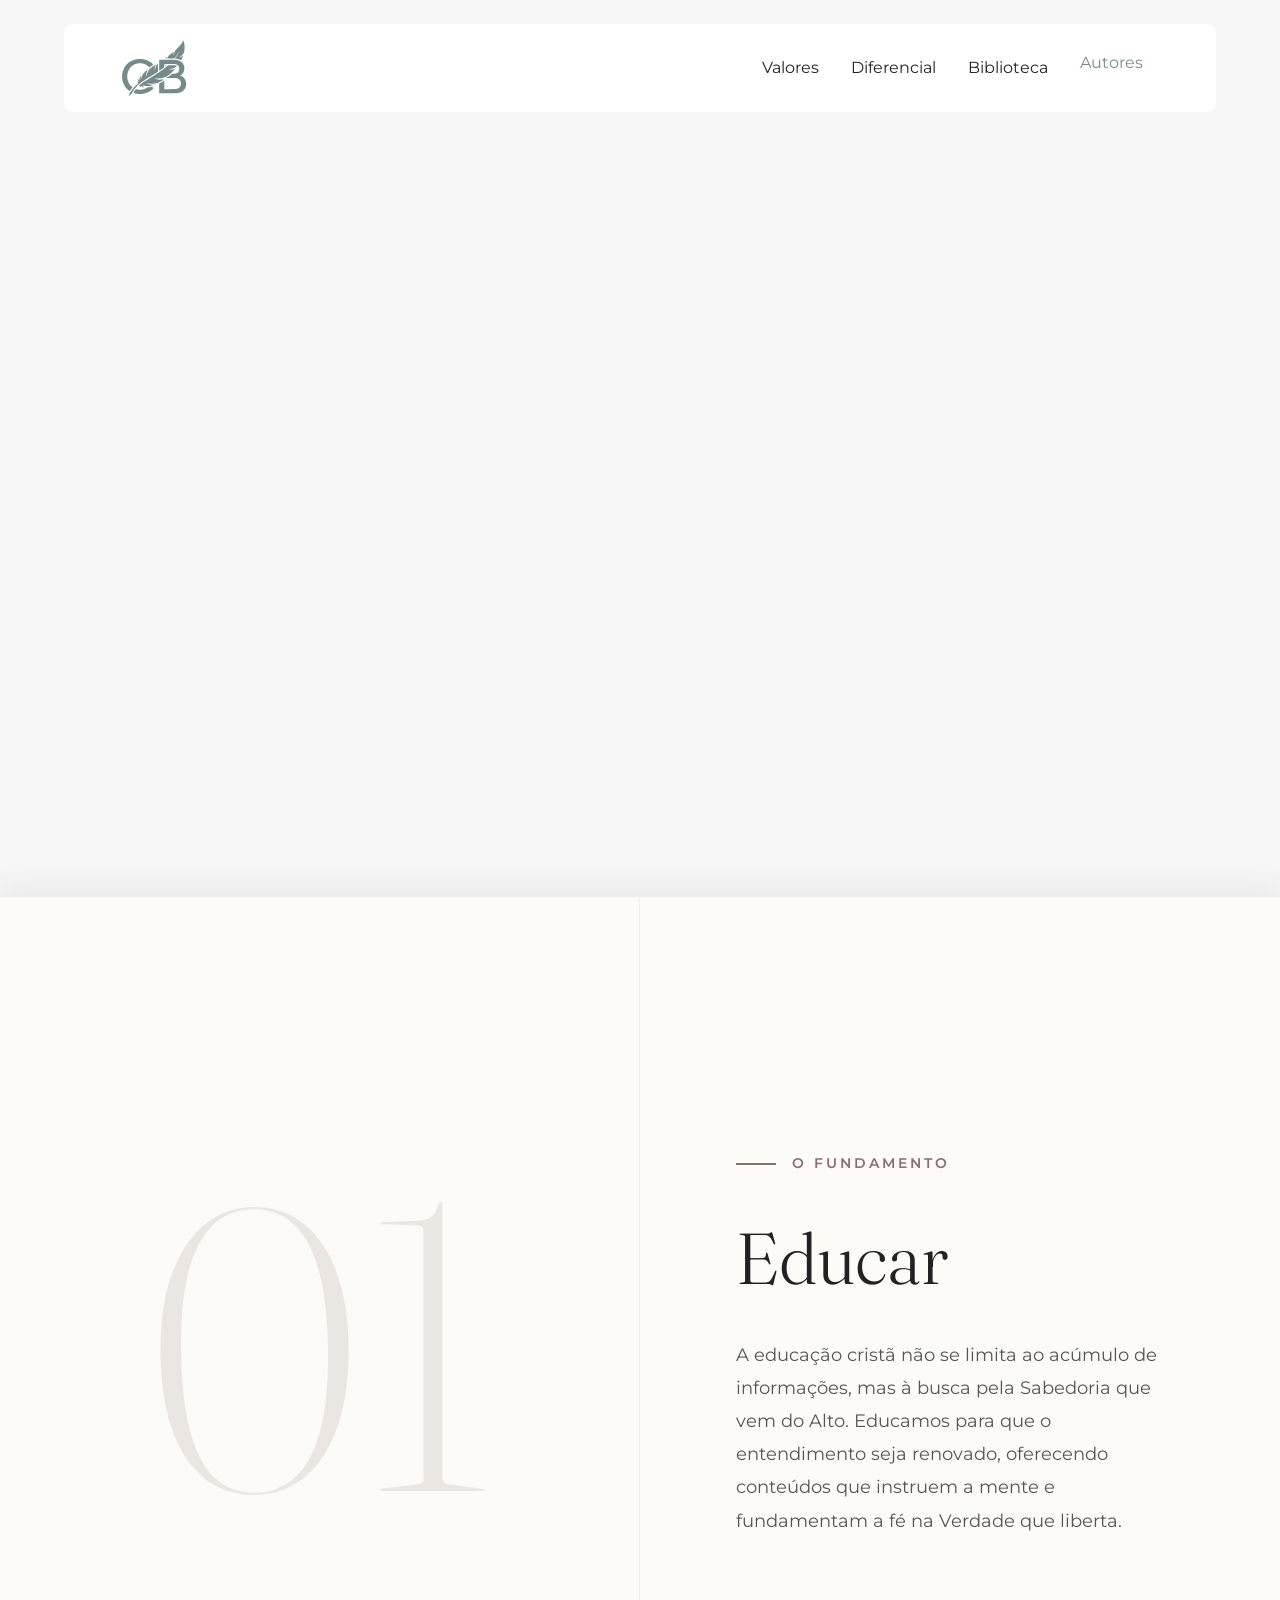
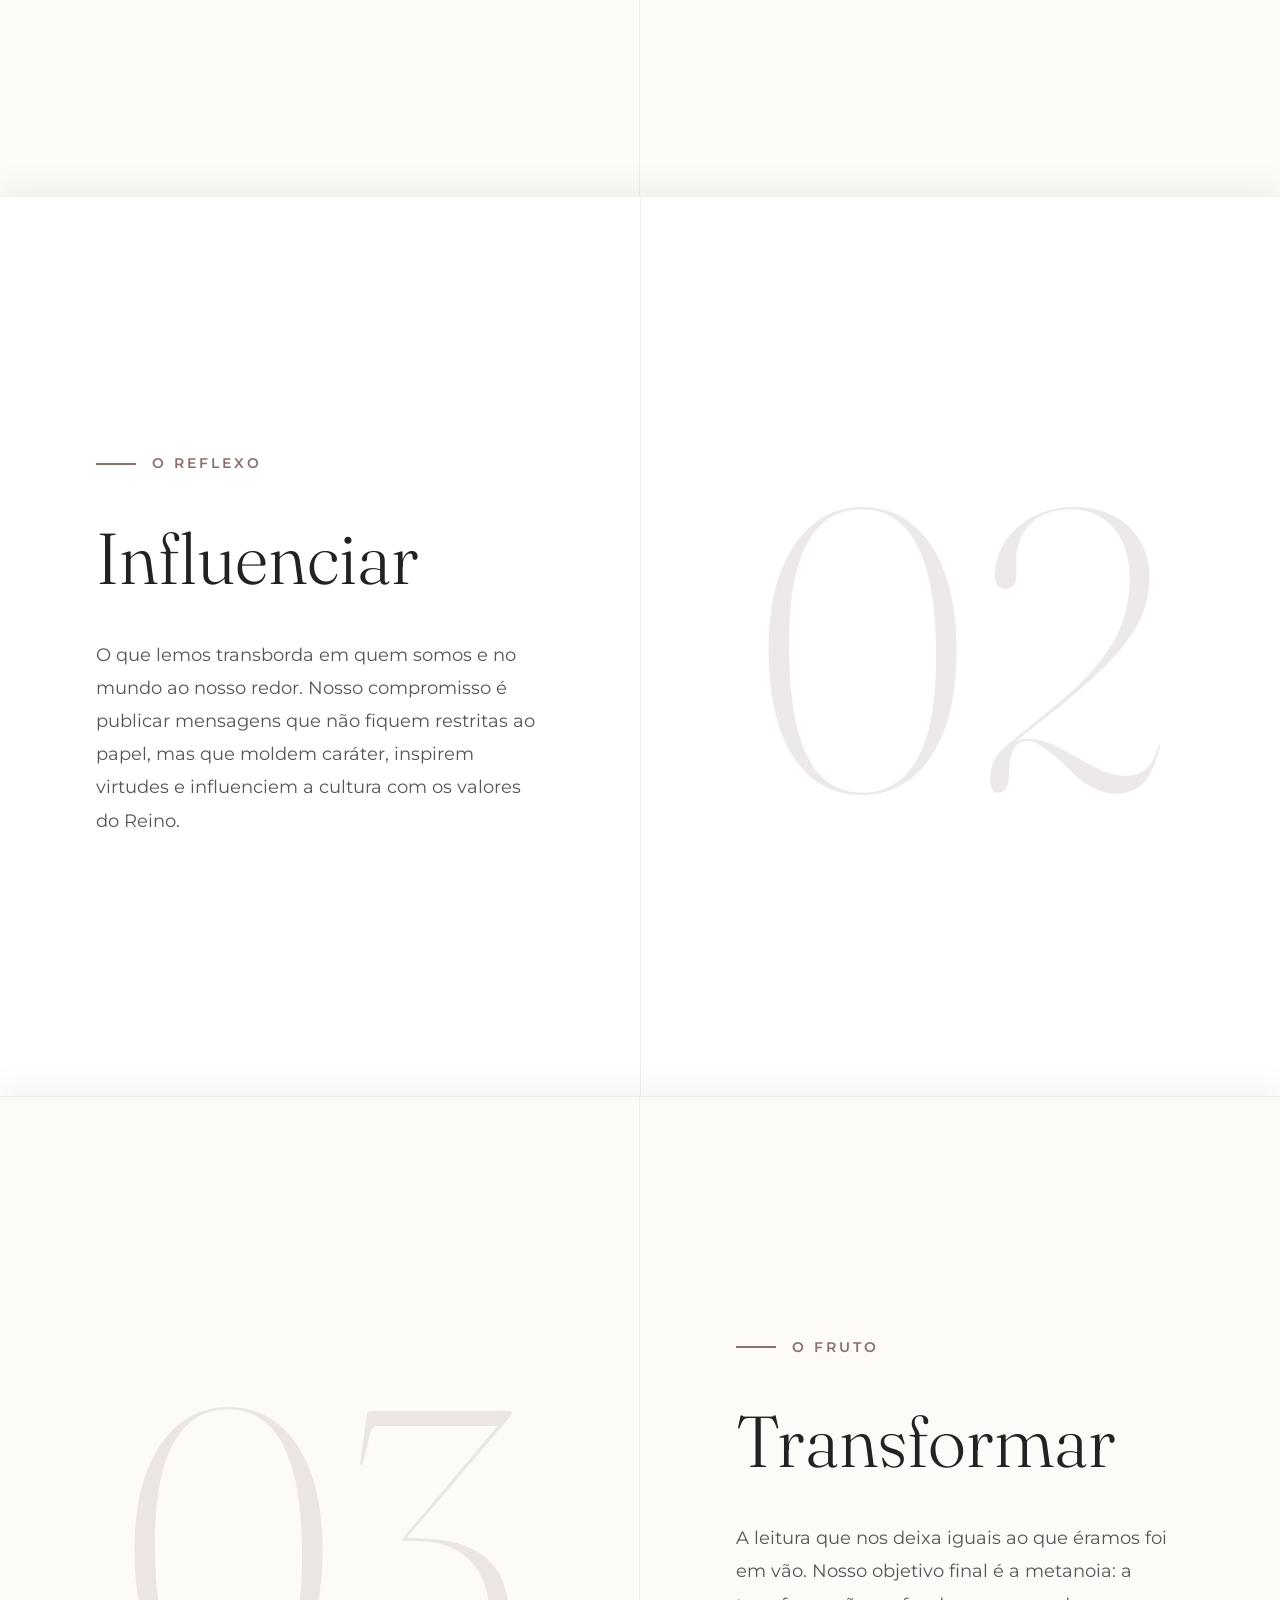
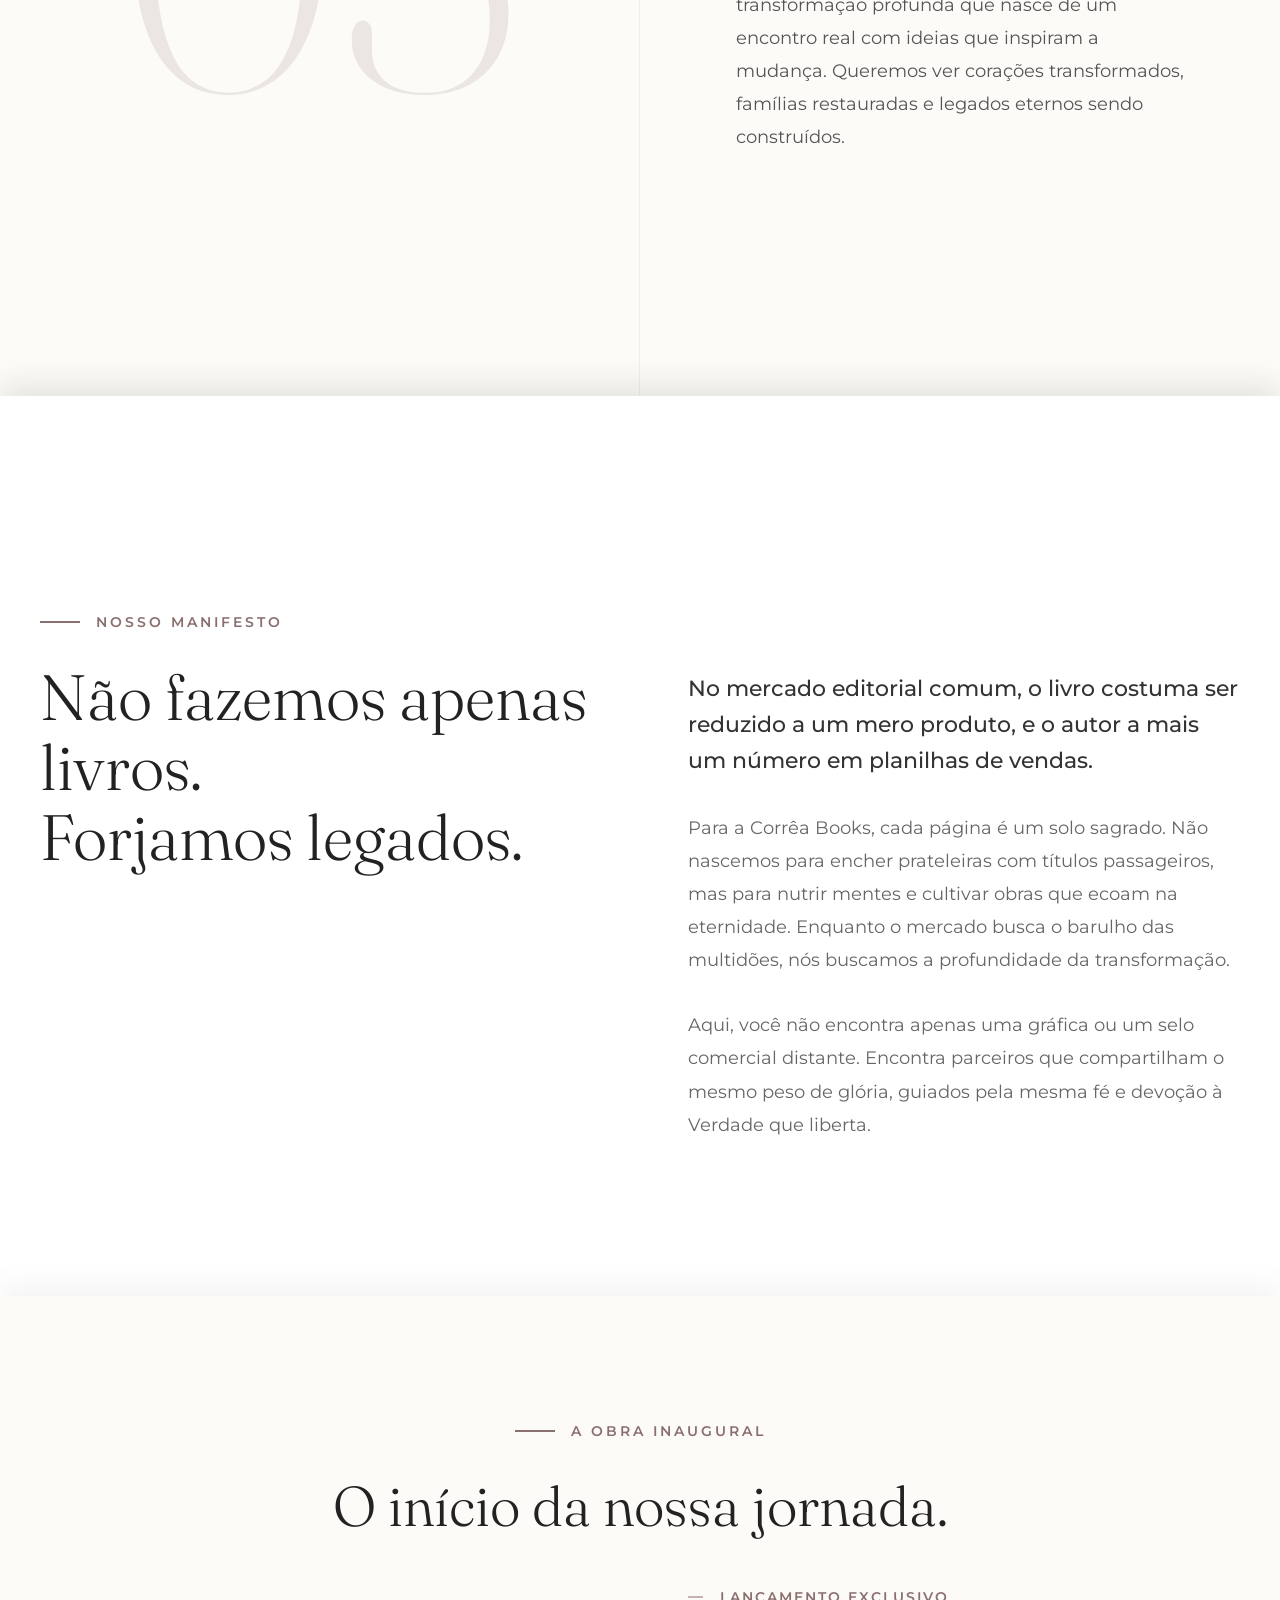
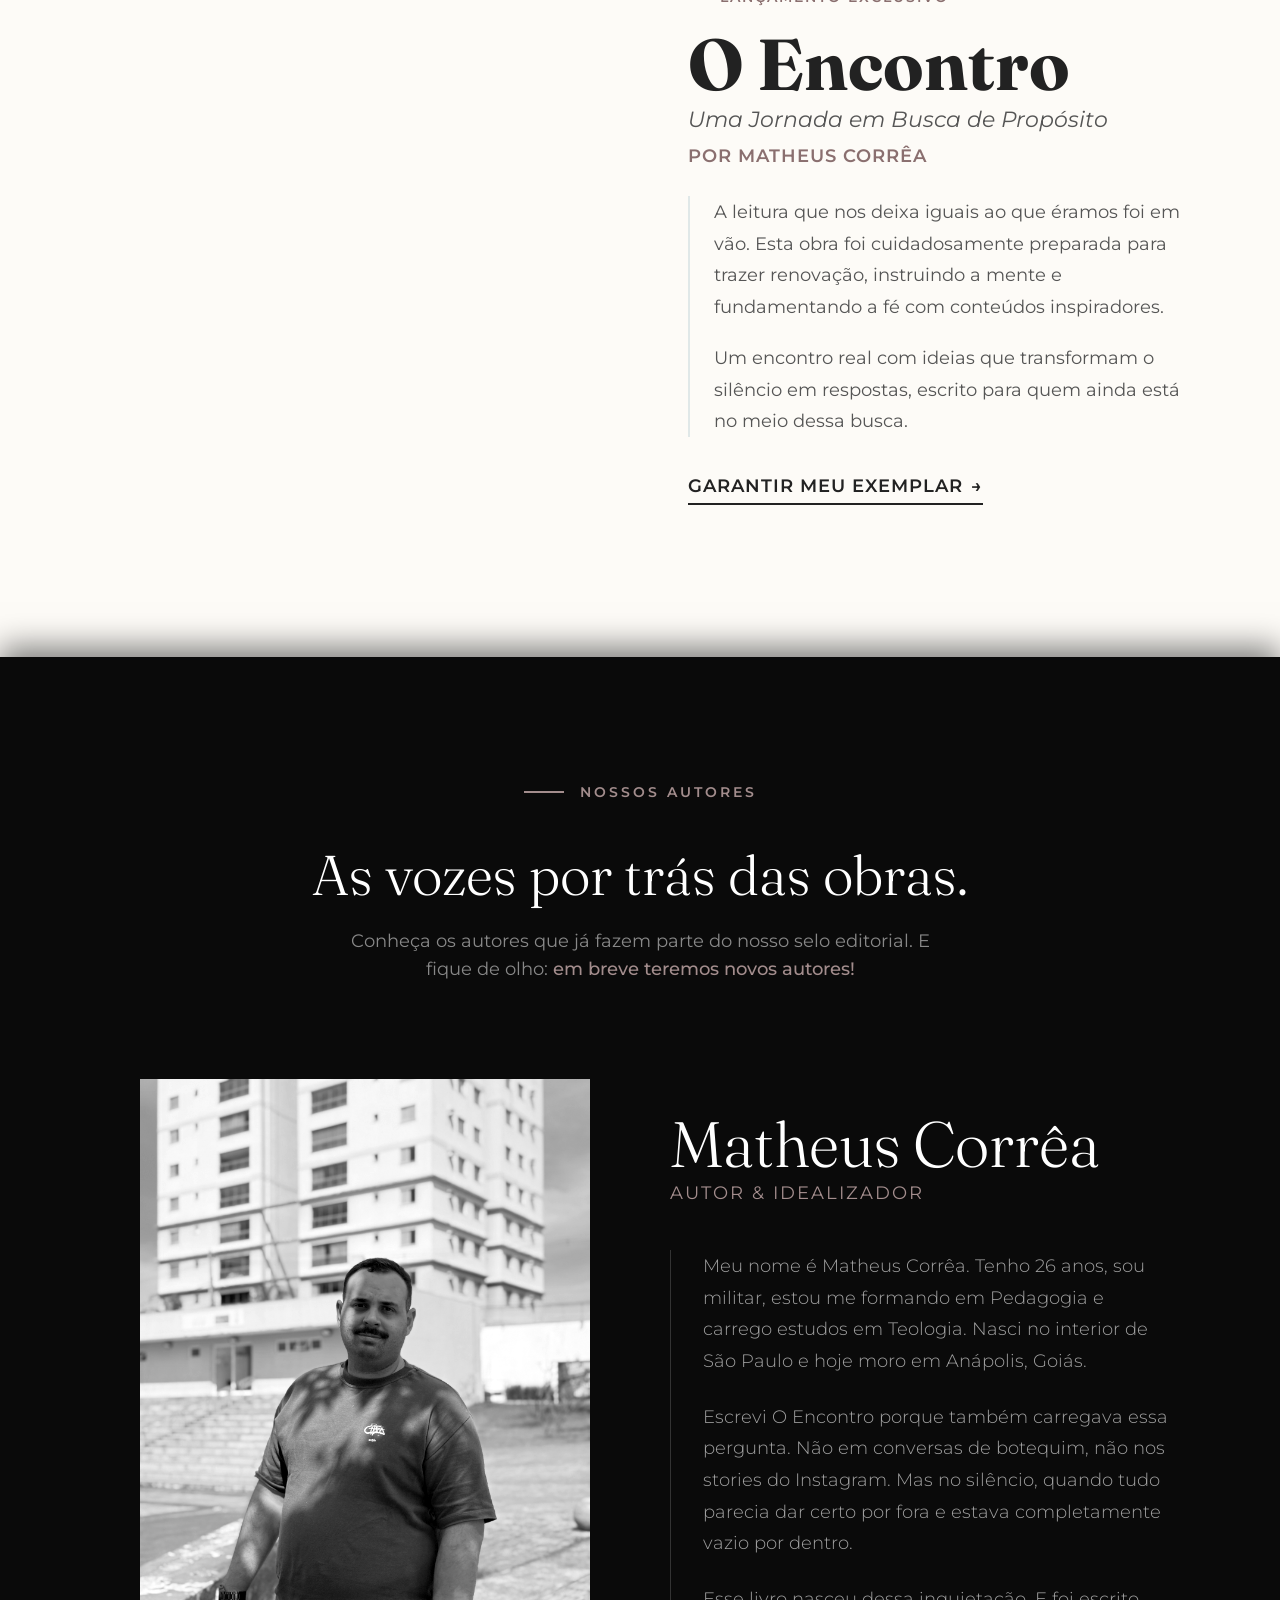
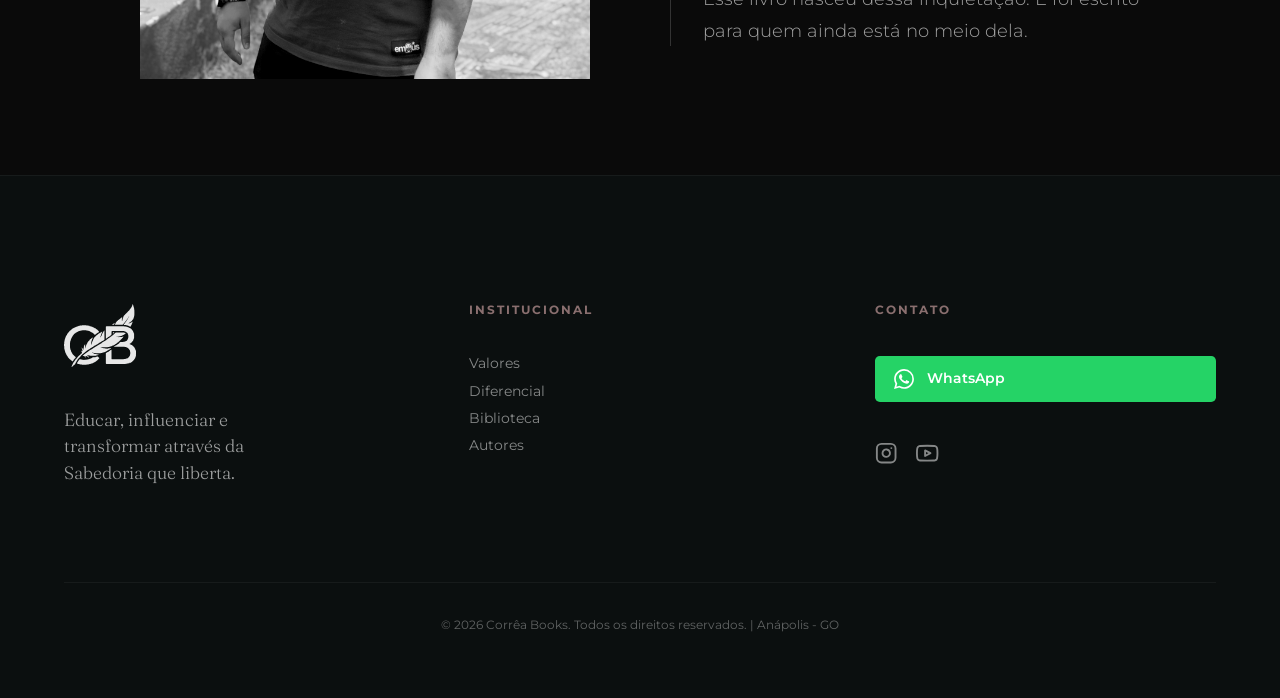
==== index.html @ fc7024bf "second commit" ====
<!DOCTYPE html>
<html lang="pt-br">
<head>
  <meta charset="UTF-8">
  <meta name="viewport" content="width=device-width, initial-scale=1.0">
  <link rel="shortcut icon" href="assets/img/logo_verde.ico" type="image/x-icon">
  <link rel="stylesheet" href="style.css">
  <title>Corrêa Books</title>
</head>
<body>
  <nav class="menu">
    <a href="#home" class="logo-link">
      <img src="assets/img/logo_verde (Traced).svg" alt="Corrêa Books">
    </a>
    
    <!-- Hamburger Button -->
    <button class="hamburger" aria-label="Toggle menu">
      <span class="bar"></span>
      <span class="bar"></span>
      <span class="bar"></span>
    </button>

    <ul class="menuItens">
      <li><a href="#valores">Valores</a></li>
      <li><a href="#diferencial">Diferencial</a></li>
      <li><a href="#biblioteca">Biblioteca</a></li>
      <li><a href="#autores">Autores</a></li>
    </ul>
  </nav>
  <section id="home" class="hero">
  </section>
  <section id="valores">
    <div class="valueItem">
      <div class="value-number-side">
        <span class="editorial-number">01</span>
      </div>
      <div class="valueContent">
        <span class="editorial-label">O Fundamento</span>
        <h2>Educar</h2>
        <p>A educação cristã não se limita ao acúmulo de informações, mas à busca pela Sabedoria que vem do Alto. Educamos para que o entendimento seja renovado, oferecendo conteúdos que instruem a mente e fundamentam a fé na Verdade que liberta.</p>
      </div>
    </div>
    
    <div class="valueItem alt">
      <div class="valueContent">
        <span class="editorial-label">O Reflexo</span>
        <h2>Influenciar</h2>
        <p>O que lemos transborda em quem somos e no mundo ao nosso redor. Nosso compromisso é publicar mensagens que não fiquem restritas ao papel, mas que moldem caráter, inspirem virtudes e influenciem a cultura com os valores do Reino.</p>
      </div>
      <div class="value-number-side">
        <span class="editorial-number">02</span>
      </div>
    </div>

    <div class="valueItem">
      <div class="value-number-side">
        <span class="editorial-number">03</span>
      </div>
      <div class="valueContent">
        <span class="editorial-label">O Fruto</span>
        <h2>Transformar</h2>
        <p>A leitura que nos deixa iguais ao que éramos foi em vão. Nosso objetivo final é a metanoia: a transformação profunda que nasce de um encontro real com ideias que inspiram a mudança. Queremos ver corações transformados, famílias restauradas e legados eternos sendo construídos.</p>
      </div>
    </div>
  </section>

  <section id="diferencial" class="diferencial-section">
    <div class="editorial-layout">
      <div class="editorial-title">
        <span class="editorial-label">Nosso Manifesto</span>
        <h2>Não fazemos apenas livros.<br>Forjamos legados.</h2>
      </div>
      <div class="editorial-body">
        <p class="lead-text">No mercado editorial comum, o livro costuma ser reduzido a um mero produto, e o autor a mais um número em planilhas de vendas.</p>
        <p>Para a Corrêa Books, cada página é um solo sagrado. Não nascemos para encher prateleiras com títulos passageiros, mas para nutrir mentes e cultivar obras que ecoam na eternidade. Enquanto o mercado busca o barulho das multidões, nós buscamos a profundidade da transformação.</p>
        <p>Aqui, você não encontra apenas uma gráfica ou um selo comercial distante. Encontra parceiros que compartilham o mesmo peso de glória, guiados pela mesma fé e devoção à Verdade que liberta.</p>
      </div>
    </div>
  </section>

  <section id="biblioteca" class="biblioteca-section">
    <div class="biblioteca-container">
      <div class="biblioteca-header">
        <span class="editorial-label">A Obra Inaugural</span>
        <h2>O início da nossa jornada.</h2>
      </div>
      
      <div class="editorial-book-display">
        <div class="book-visual">
          <img src="assets/img/capa.png" alt="Capa do Livro O Encontro">
        </div>
        <div class="book-details">
          <span class="book-status">Lançamento Exclusivo</span>
          <h3 class="book-title">O Encontro</h3>
          <p class="book-subtitle">Uma Jornada em Busca de Propósito</p>
          <p class="book-author">Por Matheus Corrêa</p>
          
          <div class="book-synopsis">
            <p>A leitura que nos deixa iguais ao que éramos foi em vão. Esta obra foi cuidadosamente preparada para trazer renovação, instruindo a mente e fundamentando a fé com conteúdos inspiradores.</p>
            <p>Um encontro real com ideias que transformam o silêncio em respostas, escrito para quem ainda está no meio dessa busca.</p>
          </div>
          
          <a href="o-encontro.html" class="editorial-link">Garantir Meu Exemplar <span class="arrow">&rarr;</span></a>
        </div>
      </div>
    </div>
  </section>

  <section id="autores" class="autor-section">
    <div class="autores-header">
      <span class="editorial-label light">Nossos Autores</span>
      <h2>As vozes por trás das obras.</h2>
      <p>Conheça os autores que já fazem parte do nosso selo editorial. E fique de olho: <strong>em breve teremos novos autores!</strong></p>
    </div>

    <div class="editorial-author-display">
      <div class="author-portrait">
        <img src="assets/img/author.jpg" alt="Foto do Autor Matheus Corrêa">
      </div>
      <div class="author-bio">
        <h3 class="author-name">Matheus Corrêa</h3>
        <span class="author-role">Autor & Idealizador</span>
        <div class="author-text">
          <p>Meu nome é Matheus Corrêa. Tenho 26 anos, sou militar, estou me formando em Pedagogia e carrego estudos em Teologia. Nasci no interior de São Paulo e hoje moro em Anápolis, Goiás.</p>
          <p>Escrevi O Encontro porque também carregava essa pergunta. Não em conversas de botequim, não nos stories do Instagram. Mas no silêncio, quando tudo parecia dar certo por fora e estava completamente vazio por dentro.</p>
          <p>Esse livro nasceu dessa inquietação. E foi escrito para quem ainda está no meio dela.</p>
        </div>
      </div>
    </div>
  </section>

  <footer class="site-footer">
    <div class="footer-inner">
      <!-- Bloco 1: Propósito -->
      <div class="footer-column footer-brand">
        <img src="assets/img/logo_verde (Traced).svg" alt="Corrêa Books Símbolo">
        <p>Educar, influenciar e transformar através da Sabedoria que liberta.</p>
      </div>

      <!-- Bloco 2: Navegação Institucional -->
      <div class="footer-column">
        <span class="footer-column-title">Institucional</span>
        <nav class="footer-nav">
          <a href="#valores">Valores</a>
          <a href="#diferencial">Diferencial</a>
          <a href="#biblioteca">Biblioteca</a>
          <a href="#autores">Autores</a>
        </nav>
      </div>

      <!-- Bloco 3: Contato -->
      <div class="footer-column">
        <span class="footer-column-title">Contato</span>
        <a href="https://wa.me/5512991481871" target="_blank" class="whatsapp-cta">
          <svg width="20" height="20" viewBox="0 0 24 24" fill="currentColor"><path d="M17.472 14.382c-.297-.149-1.758-.867-2.03-.967-.273-.099-.471-.148-.67.15-.197.297-.767.966-.94 1.164-.173.199-.347.223-.644.075-.297-.15-1.255-.463-2.39-1.475-.883-.788-1.48-1.761-1.653-2.059-.173-.297-.018-.458.13-.606.134-.133.298-.347.446-.52.149-.174.198-.298.298-.497.099-.198.05-.371-.025-.52-.075-.149-.669-1.612-.916-2.207-.242-.579-.487-.5-.669-.51-.173-.008-.371-.01-.57-.01-.198 0-.52.074-.792.372-.272.297-1.04 1.016-1.04 2.479 0 1.462 1.065 2.875 1.213 3.074.149.198 2.096 3.2 5.077 4.487.709.306 1.262.489 1.694.625.712.227 1.36.195 1.871.118.571-.085 1.758-.719 2.006-1.413.248-.694.248-1.289.173-1.413-.074-.124-.272-.198-.57-.347m-5.421 7.403h-.004a9.87 9.87 0 01-5.031-1.378l-.361-.214-3.741.982.998-3.648-.235-.374a9.86 9.86 0 01-1.51-5.26c.001-5.45 4.436-9.884 9.888-9.884 2.64 0 5.122 1.03 6.988 2.898a9.825 9.825 0 012.893 6.994c-.003 5.45-4.437 9.884-9.885 9.884m8.413-18.297A11.815 11.815 0 0012.05 0C5.495 0 .16 5.335.157 11.892c0 2.096.547 4.142 1.588 5.945L.057 24l6.305-1.654a11.882 11.882 0 005.683 1.448h.005c6.554 0 11.89-5.335 11.893-11.893a11.821 11.821 0 00-3.48-8.413z"/></svg>
          WhatsApp
        </a>
        
        <div class="social-links">
          <a href="https://www.instagram.com/correabooks/" target="_blank" class="social-link" aria-label="Instagram">
            <svg width="20" height="20" viewBox="0 0 24 24" fill="none" stroke="currentColor" stroke-width="2" stroke-linecap="round" stroke-linejoin="round"><rect x="2" y="2" width="20" height="20" rx="5" ry="5"></rect><path d="M16 11.37A4 4 0 1 1 12.63 8 4 4 0 0 1 16 11.37z"></path><line x1="17.5" y1="6.5" x2="17.51" y2="6.5"></line></svg>
          </a>
          <a href="https://www.youtube.com/@mundodecorrea" target="_blank" class="social-link" aria-label="YouTube">
            <svg width="20" height="20" viewBox="0 0 24 24" fill="none" stroke="currentColor" stroke-width="2" stroke-linecap="round" stroke-linejoin="round"><path d="M22.54 6.42a2.78 2.78 0 0 0-1.94-2C18.88 4 12 4 12 4s-6.88 0-8.6.42a2.78 2.78 0 0 0-1.94 2C1 8.14 1 12 1 12s0 3.86.46 5.58a2.78 2.78 0 0 0 1.94 2c1.72.42 8.6.42 8.6.42s6.88 0 8.6-.42a2.78 2.78 0 0 0 1.94-2C23 15.86 23 12 23 12s0-3.86-.46-5.58z"></path><polygon points="9.75 15.02 15.5 12 9.75 8.98 9.75 15.02"></polygon></svg>
          </a>
        </div>
      </div>
    </div>

    <div class="footer-bottom">
      <div class="footer-bottom-info">
        <p>&copy; 2026 Corrêa Books. Todos os direitos reservados. | Anápolis - GO</p>
      </div>
    </div>
  </footer>
  <script src="index.js"></script>
</body>
</html>
---- style.css ----
/* http://meyerweb.com/eric/tools/css/reset/ 
   v2.0 | 20110126
   License: none (public domain)
*/

@import url('https://fonts.googleapis.com/css2?family=Montserrat:ital,wght@0,100..900;1,100..900&display=swap');
@import url('https://fonts.googleapis.com/css2?family=Fraunces:ital,opsz,wght@0,9..144,100..900;1,9..144,100..900&display=swap');
@import url('https://fonts.googleapis.com/css2?family=Roboto:ital,wght@0,100..900;1,100..900&display=swap');

html, body, div, span, applet, object, iframe,
h1, h2, h3, h4, h5, h6, p, blockquote, pre,
a, abbr, acronym, address, big, cite, code,
del, dfn, em, img, ins, kbd, q, s, samp,
small, strike, strong, sub, sup, tt, var,
b, u, i, center,
dl, dt, dd, ol, ul, li,
fieldset, form, label, legend,
table, caption, tbody, tfoot, thead, tr, th, td,
article, aside, canvas, details, embed, 
figure, figcaption, footer, header, hgroup, 
menu, nav, output, ruby, section, summary,
time, mark, audio, video {
	margin: 0;
	padding: 0;
	border: 0;
	font-size: 100%;
	font: inherit;
	vertical-align: baseline;
}
*, *:before, *:after {
  box-sizing: border-box;
}
/* HTML5 display-role reset for older browsers */
article, aside, details, figcaption, figure, 
footer, header, hgroup, menu, nav, section {
	display: block;
}
body {
	line-height: 1;
}
ol, ul {
	list-style: none;
}
blockquote, q {
	quotes: none;
}
blockquote:before, blockquote:after,
q:before, q:after {
	content: '';
	content: none;
}
table {
	border-collapse: collapse;
	border-spacing: 0;
}

html {
  overflow-x: clip; 
}


body {
  background-color: #f1f1f19a;
  overflow-x: clip;
}

section[id] {
  scroll-margin-top: 10rem;
}

.menu {
  background-color: #ffffff;
  display: flex;
  padding: 1rem;
  align-items: center;
  justify-content: center;
  gap: 35rem;
  max-width: 90%;
  margin: 0 auto;
  border-radius: 0.5rem;
  position: fixed;
  top: 1.5rem;
  left: 5%;
  right: 5%;
  z-index: 100;
  color: #222;
}

.logo-link img {
  width: 4rem;
  display: block;
}

.menuItens {
  display: flex;
  flex-direction: row;
  font-family: Montserrat, sans-serif;
}

.menuItens > li {
  margin: 0 1rem;
  transition: transform 0.3s ease;
}

.menuItens > li:hover,
.menuItens > li.active {
  transform: translateY(-5px);
  color: #7A8A8B;
}

.menuItens a {
  color: inherit;
  text-decoration: none;
}

/* Hamburger Menu Button (Hidden on Desktop) */
.hamburger {
  display: none;
  background: none;
  border: none;
  cursor: pointer;
  padding: 0.5rem;
  z-index: 100;
}

.hamburger .bar {
  display: block;
  width: 25px;
  height: 3px;
  margin: 5px auto;
  transition: all 0.3s ease-in-out;
  background-color: #222;
  border-radius: 2px;
}

.hero {
  background-image: url('assets/img/familia.png');
  background-size: cover;
  background-position: center top;
  background-repeat: no-repeat;
  max-width: 90%;
  margin: 0 auto;
  border-radius: 0.5rem;
  margin-top: 9rem;
  margin-bottom: 20px;
  height: calc(100vh - 10.5rem);
  display: flex;
  align-items: center;
  position: relative;
}

.hero-text {
  position: absolute;
  left: 2rem;
  max-width: 400px;
  display: none;
}

.hero-text p {
  font-family: Fraunces, serif;
  font-size: 2.5rem;
  color: #ffffff;
  font-weight: 700;
  text-shadow: 2px 2px 4px rgba(0, 0, 0, 0.3);
  line-height: 1.3;
}

.hero-text .line1,
.hero-text .line3,
.hero-text .line4 {
  display: block;
  font-weight: 700;
}

.hero-text .line2 {
  display: block;
  font-weight: 500;
}

.hero-text em {
  font-style: italic;
  font-weight: 700;
}

.hero-text .decorator {
  display: block;
  font-size: 1.5rem;
  margin: 0.5rem 0;
  opacity: 0.8;
}

#valores {
  width: 100%;
  margin: 0;
  padding: 0;
}

.valueItem {
  min-height: 100vh;
  display: flex;
  flex-direction: row;
  align-items: stretch;
  scroll-snap-align: start;
  position: sticky;
  top: 80px;
  z-index: 5;
  background-color: #fdfbf7;
  box-shadow: 0 -10px 30px rgba(0,0,0,0.05); /* Subtle shadow for stacking effect */
  border-top: 1px solid #f0eee9;
}

.valueItem.alt {
  background-color: #ffffff; /* Alternate background for distinction */
}

.value-number-side {
  width: 50%;
  display: flex;
  align-items: center;
  justify-content: center;
  position: relative;
  overflow: hidden;
  border-right: 1px solid #f0eee9;
}

.valueItem.alt .value-number-side {
  border-right: none;
  border-left: 1px solid #f0eee9;
}

.editorial-number {
  font-family: Fraunces, serif;
  font-size: 25rem;
  font-weight: 200;
  color: rgba(138, 111, 111, 0.15); /* Increased opacity to make it more visible */
  line-height: 1;
  user-select: none;
}

.valueContent {
  width: 50%;
  display: flex;
  flex-direction: column;
  justify-content: center;
  padding: 8rem 6rem;
  font-family: Montserrat, sans-serif;
}

.valueContent h2 {
  font-family: Fraunces, serif;
  font-size: 4.5rem;
  font-weight: 300;
  color: #222;
  margin-top: 1rem;
  margin-bottom: 2.5rem;
  line-height: 1.1;
}

.valueContent p {
  font-size: 1.15rem;
  line-height: 1.8;
  color: #555;
}

/* Diferencial Section */
.diferencial-section {
  min-height: 100vh;
  background-color: #ffffff;
  display: flex;
  flex-direction: column;
  align-items: center;
  justify-content: center;
  padding: 8rem 2rem 4rem 2rem;
  position: sticky;
  top: 80px;
  z-index: 10;
  box-shadow: 0 -10px 30px rgba(0,0,0,0.1);
  font-family: Montserrat, sans-serif;
}

.editorial-layout {
  max-width: 1200px;
  width: 100%;
  display: flex;
  flex-direction: row;
  gap: 6rem;
  align-items: flex-start;
}

.editorial-title {
  flex: 1;
  display: flex;
  flex-direction: column;
}

.editorial-label {
  font-size: 0.9rem;
  text-transform: uppercase;
  letter-spacing: 3px;
  color: #8a6f6f;
  font-weight: 600;
  margin-bottom: 2rem;
  display: flex;
  align-items: center;
  gap: 1rem;
}

.editorial-label::before {
  content: '';
  width: 40px;
  height: 2px;
  background-color: #8a6f6f;
}

.editorial-title h2 {
  font-family: Fraunces, serif;
  font-size: 4rem;
  font-weight: 300;
  line-height: 1.1;
  color: #222;
}

.editorial-body {
  flex: 1;
  display: flex;
  flex-direction: column;
  gap: 2rem;
  padding-top: 3.5rem;
}

.editorial-body p {
  font-size: 1.15rem;
  line-height: 1.8;
  color: #666;
  font-weight: 400;
}

.editorial-body .lead-text {
  font-size: 1.4rem;
  color: #333;
  font-weight: 500;
  line-height: 1.6;
}

/* Biblioteca Section */
.biblioteca-section {
  min-height: 100vh;
  background-color: #fdfbf7;
  display: flex;
  align-items: center;
  justify-content: center;
  padding: 8rem 2rem; 
  position: relative;
  z-index: 15;
  scroll-margin-top: 100px;
  box-shadow: 0 -10px 30px rgba(0,0,0,0.05);
  font-family: Montserrat, sans-serif;
}

.biblioteca-container {
  max-width: 1200px; 
  width: 100%;
  display: flex;
  flex-direction: column;
  gap: 2rem; /* Reduced gap to save vertical space while keeping content huge */
}

.biblioteca-header {
  display: flex;
  flex-direction: column;
  align-items: center;
  text-align: center;
}

.biblioteca-header h2 {
  font-family: Fraunces, serif;
  font-size: 3.5rem; /* Restored original size */
  font-weight: 300;
  color: #222;
  margin-top: 0.5rem;
}

.editorial-book-display {
  display: flex;
  flex-direction: row;
  align-items: center;
  justify-content: center;
  gap: 6rem; 
}

.book-visual {
  flex: 1;
  display: flex;
  justify-content: flex-end;
  max-width: 500px;
  perspective: 1000px;
}

.book-visual img {
  width: 100%;
  max-width: 450px; /* Restored the original, beautiful large width! */
  height: auto;
  object-fit: contain;
  filter: drop-shadow(-20px 20px 30px rgba(0,0,0,0.3));
  transition: transform 0.6s cubic-bezier(0.2, 0.8, 0.2, 1);
  transform: rotateY(-10deg) scale(0.98);
}

.book-visual:hover img {
  transform: rotateY(0deg) scale(1.02);
}

.book-details {
  flex: 1;
  display: flex;
  flex-direction: column;
  justify-content: center;
  max-width: 500px;
}

.book-status {
  font-family: Montserrat, sans-serif;
  font-size: 0.85rem;
  text-transform: uppercase;
  letter-spacing: 2px;
  color: #8a6f6f;
  font-weight: 600;
  margin-bottom: 1.5rem;
  position: relative;
  padding-left: 2rem;
}

.book-status::before {
  content: '';
  position: absolute;
  left: 0;
  top: 50%;
  transform: translateY(-50%);
  width: 15px;
  height: 1px;
  background-color: #8a6f6f;
}

.book-title {
  font-family: Fraunces, serif;
  font-size: 4.5rem; /* Restored original huge size */
  font-weight: 700;
  color: #222;
  line-height: 1;
  margin-bottom: 0.5rem;
}

.book-subtitle {
  font-family: Montserrat, sans-serif;
  font-size: 1.4rem;
  color: #555;
  font-style: italic;
  margin-bottom: 1rem;
}

.book-author {
  font-family: Montserrat, sans-serif;
  font-size: 1.1rem;
  color: #8a6f6f;
  font-weight: 600;
  text-transform: uppercase;
  letter-spacing: 1px;
  margin-bottom: 2rem;
}

.book-synopsis {
  display: flex;
  flex-direction: column;
  gap: 1.2rem;
  margin-bottom: 2.5rem;
  padding-left: 1.5rem;
  border-left: 2px solid #e0e8e8;
}

.book-synopsis p {
  font-size: 1.1rem;
  line-height: 1.8;
  color: #555;
}

.editorial-link {
  align-self: flex-start;
  font-family: Montserrat, sans-serif;
  font-size: 1.1rem;
  font-weight: 600;
  color: #222;
  text-decoration: none;
  text-transform: uppercase;
  letter-spacing: 1px;
  display: flex;
  align-items: center;
  gap: 0.5rem;
  padding-bottom: 0.5rem;
  border-bottom: 2px solid #222;
  transition: all 0.3s ease;
}

.editorial-link .arrow {
  transition: transform 0.3s ease;
}

.editorial-link:hover {
  color: #8a6f6f;
  border-color: #8a6f6f;
}

.editorial-link:hover .arrow {
  transform: translateX(5px);
}

/* Autor Section */
.autor-section {
  min-height: 100vh;
  background-color: #0a0a0a; /* Very dark rich charcoal for high contrast editorial feel */
  display: flex;
  flex-direction: column;
  align-items: center;
  justify-content: center;
  padding: 8rem 2rem 6rem 2rem;
  position: relative;
  z-index: 20;
  scroll-margin-top: 100px;
  box-shadow: 0 -10px 30px rgba(0,0,0,0.5);
}

.autores-header {
  text-align: center;
  font-family: Montserrat, sans-serif;
  margin-bottom: 6rem;
  display: flex;
  flex-direction: column;
  align-items: center;
}

.editorial-label.light {
  color: #a38d8d;
}

.editorial-label.light::before {
  background-color: #a38d8d;
}

.autores-header h2 {
  font-family: Fraunces, serif;
  font-size: 3.5rem;
  font-weight: 300;
  color: #ffffff;
  margin-top: 1rem;
  margin-bottom: 1.5rem;
}

.autores-header p {
  font-size: 1.1rem;
  color: #888;
  max-width: 600px;
  line-height: 1.6;
}

.autores-header p strong {
  color: #a38d8d;
  font-weight: 500;
}

.editorial-author-display {
  display: flex;
  flex-direction: row;
  align-items: stretch; /* Align items to stretch for equal height feel */
  gap: 5rem;
  max-width: 1100px;
  width: 100%;
}

.author-portrait {
  flex: 1;
  display: flex;
  justify-content: flex-end;
  max-width: 500px;
}

.author-portrait img {
  width: 100%;
  max-width: 450px;
  object-fit: cover;
  filter: grayscale(100%) contrast(1.1);
  transition: filter 0.5s ease;
}

.author-portrait:hover img {
  filter: grayscale(0%) contrast(1.05);
}

.author-bio {
  flex: 1;
  display: flex;
  flex-direction: column;
  justify-content: center;
  max-width: 500px;
}

.author-name {
  font-family: Fraunces, serif;
  font-size: 4rem;
  font-weight: 300;
  color: #ffffff;
  line-height: 1;
  margin-bottom: 0.5rem;
}

.author-role {
  font-family: Montserrat, sans-serif;
  font-size: 1.1rem;
  color: #a38d8d;
  text-transform: uppercase;
  letter-spacing: 2px;
  margin-bottom: 3rem;
  display: block;
}

.author-text {
  display: flex;
  flex-direction: column;
  gap: 1.5rem;
  border-left: 1px solid #333;
  padding-left: 2rem;
}

.author-text p {
  font-family: Montserrat, sans-serif;
  font-size: 1.1rem;
  line-height: 1.8;
  color: #a0a0a0;
  font-weight: 300;
}

.site-footer {
  position: relative;
  z-index: 20;
  background-color: #0b0f0f;
  color: #ffffff;
  padding: 8rem 5% 4rem;
  font-family: Montserrat, sans-serif;
  border-top: 1px solid rgba(255, 255, 255, 0.05);
}

.footer-inner {
  max-width: 1200px;
  width: 100%;
  margin: 0 auto;
  display: grid;
  grid-template-columns: 1fr 1fr 1fr;
  gap: 4rem;
  align-items: start;
}

.footer-column {
  display: flex;
  flex-direction: column;
  gap: 2rem;
}

.footer-brand img {
  width: 4.5rem;
  height: auto;
  filter: brightness(0) invert(1);
  opacity: 0.9;
  margin-bottom: 0.5rem;
}

.footer-brand p {
  font-family: Fraunces, serif;
  font-size: 1.1rem;
  line-height: 1.5;
  color: rgba(255, 255, 255, 0.6);
  font-weight: 300;
  max-width: 200px;
}

.footer-column-title {
  font-size: 0.75rem;
  text-transform: uppercase;
  letter-spacing: 2px;
  color: #8a6f6f;
  font-weight: 700;
  margin-bottom: 0.5rem;
}

.footer-nav {
  display: flex;
  flex-direction: column;
  gap: 0.8rem;
}

.footer-nav a {
  color: rgba(255, 255, 255, 0.5);
  font-size: 0.9rem;
  text-decoration: none;
  transition: all 0.3s ease;
}

.footer-nav a:hover {
  color: #ffffff;
  transform: translateX(3px);
}

.footer-nav.utility {
  margin-top: 1.5rem;
  padding-top: 1.5rem;
  border-top: 1px solid rgba(255, 255, 255, 0.05);
}

.footer-nav.utility a {
  font-size: 0.8rem;
  opacity: 0.7;
}

.whatsapp-cta {
  display: inline-flex;
  align-items: center;
  gap: 0.8rem;
  background-color: #25D366;
  color: #ffffff;
  padding: 0.8rem 1.2rem;
  border-radius: 0.3rem;
  text-decoration: none;
  font-weight: 600;
  font-size: 0.85rem;
  transition: transform 0.3s ease, background-color 0.3s ease;
}

.whatsapp-cta:hover {
  transform: translateY(-2px);
  background-color: #20ba5a;
}

.social-links {
  display: flex;
  gap: 1.2rem;
  margin-top: 0.5rem;
}

.social-link svg {
  width: 1.4rem;
  height: 1.4rem;
  stroke: rgba(255, 255, 255, 0.5);
  transition: stroke 0.3s ease, transform 0.3s ease;
}

.social-link:hover svg {
  stroke: #ffffff;
  transform: scale(1.1);
}

.footer-bottom {
  max-width: 1200px;
  width: 100%;
  margin: 6rem auto 0;
  padding-top: 2rem;
  border-top: 1px solid rgba(255, 255, 255, 0.05);
  display: flex;
  flex-direction: column;
  align-items: center;
  gap: 1.5rem;
}

.footer-bottom-info {
  display: flex;
  flex-direction: column;
  align-items: center;
  gap: 0.5rem;
  text-align: center;
}

.footer-bottom p {
  font-size: 0.75rem;
  color: rgba(255, 255, 255, 0.35);
  line-height: 1.6;
}

@media (max-width: 992px) {
  .footer-inner {
    grid-template-columns: 1fr 1.2fr;
    gap: 4rem 2rem;
  }
}

@media (max-width: 768px) {
  .footer-inner {
    grid-template-columns: 1fr;
    gap: 3.5rem;
  }

  .site-footer {
    padding: 6rem 1.5rem 3rem;
  }
}

/* Book Landing Page */
body.book-page-leaving {
  overflow: hidden;
}

body.book-page-leaving::before {
  content: '';
  position: fixed;
  inset: 0;
  z-index: 9999;
  pointer-events: none;
  background:
    linear-gradient(90deg, transparent 0 46%, rgba(245, 181, 83, 0.9) 49%, rgba(255, 233, 172, 1) 50%, rgba(245, 181, 83, 0.9) 51%, transparent 54%),
    linear-gradient(180deg, #05070c 0%, #111724 100%);
  transform: scaleY(0);
  transform-origin: bottom;
  animation: bookExitCurtain 0.52s cubic-bezier(0.65, 0, 0.35, 1) forwards;
}

.book-page {
  --book-ink: #05070c;
  --book-night: #0b111b;
  --book-blue: #121b2a;
  --book-steel: #263447;
  --book-gold: #d89a3a;
  --book-amber: #f3bd5a;
  --book-light: #ffe6a3;
  --book-ivory: #f5ead8;
  --book-muted: #b9a990;
  --book-line: rgba(243, 189, 90, 0.2);
  background:
    radial-gradient(circle at 46% 18%, rgba(221, 133, 42, 0.28), transparent 26rem),
    linear-gradient(180deg, #06080e 0%, #0b111b 48%, #05070c 100%);
  color: var(--book-ivory);
}

.book-page::before {
  content: '';
  position: fixed;
  inset: 0;
  z-index: 5000;
  pointer-events: none;
  background:
    linear-gradient(90deg, #030407 0 47%, rgba(217, 139, 49, 0.95) 49%, #ffe9a8 50%, rgba(217, 139, 49, 0.95) 51%, #030407 53% 100%);
  animation: bookEntryCurtain 1.05s cubic-bezier(0.75, 0, 0.2, 1) 0.12s forwards;
}

.book-page::after {
  content: '';
  position: fixed;
  inset: 0;
  z-index: 0;
  pointer-events: none;
  background:
    linear-gradient(180deg, transparent 0 62%, rgba(0, 0, 0, 0.78) 100%),
    repeating-linear-gradient(90deg, rgba(255, 220, 139, 0.055) 0 1px, transparent 1px 84px);
}

.book-page main {
  position: relative;
  z-index: 1;
  font-family: Montserrat, sans-serif;
}

.book-page .book-menu {
  background-color: rgba(6, 9, 15, 0.86);
  border: 1px solid rgba(243, 189, 90, 0.2);
  backdrop-filter: blur(18px);
  gap: 35rem;
  justify-content: center;
  animation: bookNavEnter 0.75s ease 0.65s both;
}

.book-page .book-menu .logo-link img {
  filter: brightness(0) saturate(100%) invert(78%) sepia(40%) saturate(863%) hue-rotate(348deg) brightness(96%) contrast(94%);
}

.book-page .book-menu .menuItens {
  background-color: transparent;
  color: rgba(245, 234, 216, 0.82);
}

.book-page .book-menu .menuItens > li:hover,
.book-page .book-menu .menuItens > li.active {
  color: var(--book-amber);
}

.book-page .hamburger .bar {
  background-color: var(--book-ivory);
}

.book-hero-page {
  position: relative;
  isolation: isolate;
  min-height: 100svh;
  display: grid;
  grid-template-columns: minmax(280px, 0.9fr) minmax(360px, 1fr);
  gap: 6rem;
  align-items: center;
  max-width: 1240px;
  margin: 0 auto;
  padding: 12rem 2rem 6rem;
}

.book-hero-page > * {
  min-width: 0;
}

.book-hero-page::before {
  content: '';
  position: absolute;
  inset: 0 50% 0 -20vw;
  z-index: -1;
  background:
    linear-gradient(105deg, rgba(243, 189, 90, 0.2), transparent 52%),
    radial-gradient(circle at 58% 52%, rgba(255, 220, 139, 0.18), transparent 19rem);
}

.book-hero-page::after {
  content: '';
  position: absolute;
  left: -10vw;
  right: -10vw;
  bottom: 0;
  z-index: -1;
  height: 34%;
  opacity: 0.42;
  background:
    linear-gradient(180deg, transparent 0%, rgba(5, 7, 12, 0.95) 72%),
    repeating-linear-gradient(90deg, rgba(42, 55, 74, 0.85) 0 30px, transparent 30px 44px, rgba(25, 35, 52, 0.9) 44px 74px, transparent 74px 92px);
}

.book-hero-art {
  position: relative;
  display: flex;
  justify-content: center;
  align-items: center;
  min-height: 520px;
  perspective: 1200px;
  animation: bookCoverEnter 1s cubic-bezier(0.2, 0.8, 0.2, 1) 0.9s both;
}

.book-hero-art::before {
  content: '';
  position: absolute;
  width: min(34rem, 88vw);
  aspect-ratio: 1;
  background:
    radial-gradient(circle, rgba(255, 218, 130, 0.42), rgba(218, 116, 28, 0.2) 34%, transparent 68%);
  filter: blur(2px);
}

.book-hero-art::after {
  content: '';
  position: absolute;
  width: min(15rem, 50vw);
  height: 78%;
  background: linear-gradient(90deg, transparent, rgba(255, 231, 166, 0.42), transparent);
  transform: skewX(-9deg);
  filter: blur(18px);
  opacity: 0.85;
}

.book-hero-art img {
  position: relative;
  z-index: 1;
  width: min(420px, 82vw);
  height: auto;
  filter: drop-shadow(-30px 34px 36px rgba(0, 0, 0, 0.56)) drop-shadow(0 0 34px rgba(226, 137, 42, 0.2));
  transform: rotateY(-10deg) rotateX(1deg);
}

.book-page-kicker {
  position: absolute;
  top: 1rem;
  left: 0;
  z-index: 2;
  font-size: 0.78rem;
  text-transform: uppercase;
  letter-spacing: 3px;
  color: var(--book-light);
  font-weight: 700;
  text-shadow: 0 0 18px rgba(243, 189, 90, 0.42);
}

.book-hero-copy {
  display: flex;
  flex-direction: column;
  align-items: flex-start;
}

.book-hero-copy > * {
  animation: bookTextEnter 0.82s ease both;
}

.book-hero-copy > *:nth-child(1) {
  animation-delay: 1.02s;
}

.book-hero-copy > *:nth-child(2) {
  animation-delay: 1.12s;
}

.book-hero-copy > *:nth-child(3) {
  animation-delay: 1.2s;
}

.book-hero-copy > *:nth-child(4) {
  animation-delay: 1.28s;
}

.book-hero-copy > *:nth-child(5) {
  animation-delay: 1.36s;
}

.book-hero-copy > *:nth-child(6) {
  animation-delay: 1.44s;
}

.book-page .book-hero-copy .editorial-label,
.book-page .book-story-heading .editorial-label,
.book-page .book-buy-card .editorial-label {
  color: var(--book-amber);
}

.book-page .book-hero-copy .editorial-label::before,
.book-page .book-story-heading .editorial-label::before,
.book-page .book-buy-card .editorial-label::before {
  background-color: var(--book-amber);
}

.book-hero-copy h1 {
  font-family: Fraunces, serif;
  font-size: clamp(4rem, 8vw, 7.5rem);
  line-height: 0.95;
  font-weight: 800;
  color: var(--book-light);
  margin-bottom: 1rem;
  text-shadow: 0 0 22px rgba(216, 154, 58, 0.24);
}

.book-page-subtitle {
  font-size: 1.5rem;
  line-height: 1.35;
  color: rgba(245, 234, 216, 0.82);
  font-style: italic;
  margin-bottom: 1rem;
}

.book-page-author {
  color: var(--book-amber);
  font-size: 1rem;
  font-weight: 700;
  text-transform: uppercase;
  letter-spacing: 2px;
  margin-bottom: 2.5rem;
}

.book-page-lead {
  max-width: 560px;
  font-family: Fraunces, serif;
  font-size: 2rem;
  line-height: 1.35;
  color: var(--book-ivory);
  margin-bottom: 3rem;
}

.book-primary-link {
  display: inline-flex;
  align-items: center;
  gap: 0.6rem;
  color: #111016;
  background: linear-gradient(135deg, var(--book-light), var(--book-gold));
  padding: 1rem 1.35rem;
  border-radius: 0.25rem;
  text-decoration: none;
  text-transform: uppercase;
  letter-spacing: 1px;
  font-size: 0.9rem;
  font-weight: 800;
  box-shadow: 0 18px 40px rgba(216, 124, 34, 0.22);
}

.book-story-section {
  display: grid;
  grid-template-columns: 0.9fr 1fr;
  gap: 6rem;
  max-width: 1200px;
  margin: 0 auto;
  padding: 7rem 2rem;
  border-top: 1px solid var(--book-line);
}

.book-story-heading h2 {
  font-family: Fraunces, serif;
  font-size: 4rem;
  line-height: 1.08;
  font-weight: 300;
  color: var(--book-ivory);
}

.book-story-body {
  display: flex;
  flex-direction: column;
  gap: 1.6rem;
  padding-left: 2rem;
  border-left: 2px solid rgba(243, 189, 90, 0.34);
}

.book-story-body p {
  font-size: 1.12rem;
  line-height: 1.85;
  color: var(--book-muted);
}

.book-details-section {
  display: grid;
  grid-template-columns: repeat(3, 1fr);
  max-width: 1200px;
  margin: 0 auto;
  padding: 2rem 2rem 7rem;
  gap: 1px;
}

.book-detail-item {
  background:
    linear-gradient(180deg, rgba(255, 230, 163, 0.06), transparent),
    rgba(11, 17, 27, 0.92);
  border: 1px solid rgba(243, 189, 90, 0.18);
  padding: 2.5rem;
}

.book-detail-item span {
  font-family: Fraunces, serif;
  font-size: 4rem;
  line-height: 1;
  color: rgba(243, 189, 90, 0.46);
}

.book-detail-item h3 {
  font-family: Fraunces, serif;
  font-size: 2rem;
  line-height: 1.15;
  color: var(--book-ivory);
  margin: 1.5rem 0 1rem;
}

.book-detail-item p {
  font-size: 1rem;
  line-height: 1.7;
  color: var(--book-muted);
}

.book-author-section {
  position: relative;
  overflow: hidden;
  background:
    linear-gradient(90deg, rgba(216, 154, 58, 0.12), transparent 42%),
    #05070c;
  color: #ffffff;
  display: grid;
  grid-template-columns: minmax(280px, 0.8fr) minmax(320px, 1fr);
  gap: 5rem;
  align-items: center;
  padding: 7rem max(2rem, calc((100vw - 1200px) / 2));
  border-top: 1px solid var(--book-line);
  border-bottom: 1px solid var(--book-line);
}

.book-author-section::after {
  content: '';
  position: absolute;
  inset: auto 0 0 0;
  height: 42%;
  opacity: 0.22;
  background: repeating-linear-gradient(90deg, rgba(38, 52, 71, 0.85) 0 26px, transparent 26px 43px);
}

.book-author-photo,
.book-author-copy {
  position: relative;
  z-index: 1;
}

.book-author-photo {
  display: flex;
  justify-content: center;
}

.book-author-photo img {
  width: min(420px, 100%);
  filter: grayscale(100%) contrast(1.08);
  border: 1px solid rgba(243, 189, 90, 0.18);
  transition: filter 0.5s ease;
}

.book-author-photo:hover img {
  filter: grayscale(0%) contrast(1.05);
}

.book-author-copy h2 {
  font-family: Fraunces, serif;
  font-size: 4rem;
  line-height: 1;
  font-weight: 300;
  color: var(--book-light);
  margin-bottom: 2rem;
}

.book-author-copy p {
  max-width: 620px;
  font-size: 1.1rem;
  line-height: 1.85;
  color: var(--book-muted);
  margin-bottom: 1.5rem;
}

.book-buy-section {
  background:
    radial-gradient(circle at 50% 0%, rgba(255, 230, 163, 0.24), transparent 24rem),
    linear-gradient(180deg, #0b111b, #05070c);
  padding: 7rem 2rem;
}

.book-buy-card {
  max-width: 900px;
  margin: 0 auto;
  color: #ffffff;
  text-align: center;
  display: flex;
  flex-direction: column;
  align-items: center;
}

.book-buy-card h2 {
  font-family: Fraunces, serif;
  font-size: 4.5rem;
  line-height: 1.05;
  color: var(--book-light);
  font-weight: 300;
  margin-bottom: 2rem;
}

.book-buy-card p {
  max-width: 650px;
  font-size: 1.1rem;
  line-height: 1.8;
  color: var(--book-muted);
  margin-bottom: 3rem;
}

@keyframes bookExitCurtain {
  0% {
    transform: scaleY(0);
  }

  100% {
    transform: scaleY(1);
  }
}

@keyframes bookEntryCurtain {
  0% {
    clip-path: inset(0 0 0 0);
    opacity: 1;
  }

  62% {
    clip-path: inset(0 48% 0 48%);
    opacity: 1;
  }

  100% {
    clip-path: inset(0 50% 0 50%);
    opacity: 0;
  }
}

@keyframes bookNavEnter {
  0% {
    opacity: 0;
    transform: translateY(-16px);
  }

  100% {
    opacity: 1;
    transform: translateY(0);
  }
}

@keyframes bookCoverEnter {
  0% {
    opacity: 0;
    transform: translateY(42px) scale(0.94) rotateY(-22deg);
  }

  100% {
    opacity: 1;
    transform: translateY(0) scale(1) rotateY(0);
  }
}

@keyframes bookTextEnter {
  0% {
    opacity: 0;
    transform: translateY(18px);
  }

  100% {
    opacity: 1;
    transform: translateY(0);
  }
}

@media (prefers-reduced-motion: reduce) {
  body.book-page-leaving::before,
  .book-page::before,
  .book-page .book-menu,
  .book-hero-art,
  .book-hero-copy > * {
    animation: none;
  }

  .book-page::before,
  body.book-page-leaving::before {
    display: none;
  }
}

@media (max-width: 768px) {
  :root {
    --mobile-sticky-scroll-buffer: 26dvh;
  }

  /* Restaurando a animação de sobreposição no mobile de forma nativa e sem bugs!
     Nós usamos position: sticky e overflow-y: visible para o scroll nativo funcionar solto.
     O segredo está no JavaScript (index.js), que calcula o tamanho de cada seção 
     e ajusta dinamicamente a propriedade "top" para que a seção só grude depois de lida por completo. */
  .valueItem, .diferencial-section {
    position: sticky;
    height: auto;
    min-height: calc(100dvh + var(--mobile-sticky-scroll-buffer));
    overflow-y: visible;
    padding-top: 6rem;
    padding-bottom: 4rem;
  }
  
  .biblioteca-section {
    position: relative;
    padding-top: 6rem;
    padding-bottom: 4rem;
  }

  .menu {
    flex-direction: row;
    justify-content: flex-start;
    padding: 1rem 1.5rem;
    position: fixed;
    top: 1rem;
    left: 1rem;
    right: 1rem;
    width: auto;
    max-width: none;
    border-radius: 0.5rem;
    z-index: 1000; /* Ensure menu is always on top */
  }

  .hamburger {
    display: block;
    position: absolute;
    right: 1rem;
    top: 50%;
    transform: translateY(-50%);
    z-index: 1001; /* Ensure button is clickable above everything */
  }

  .hamburger.active .bar:nth-child(2) {
    opacity: 0;
  }

  .hamburger.active .bar:nth-child(1) {
    transform: translateY(8px) rotate(45deg);
  }

  .hamburger.active .bar:nth-child(3) {
    transform: translateY(-8px) rotate(-45deg);
  }

  .logo-link {
    z-index: 1001;
    position: relative;
  }

  .logo-link img {
    width: 3rem;
  }

  .menuItens {
    flex-direction: column;
    align-items: center;
    width: 100%;
    max-height: 0;
    overflow: hidden;
    transition: max-height 0.4s ease-out, opacity 0.4s ease-out;
    background-color: #ffffff;
    position: absolute;
    top: 100%;
    left: 0;
    padding: 0;
    gap: 0;
    border-bottom-left-radius: 0.5rem;
    border-bottom-right-radius: 0.5rem;
    opacity: 0;
    pointer-events: none; /* Prevent invisible clicks */
  }

  .menuItens.active {
    max-height: 300px;
    padding: 1.5rem 0;
    opacity: 1;
    pointer-events: auto;
    box-shadow: 0 10px 15px rgba(0,0,0,0.05);
  }

  .menuItens > li {
    margin: 1rem 0;
    font-size: 1.1rem;
  }

  .book-page .book-menu .menuItens {
    background-color: rgba(6, 9, 15, 0.96);
    border: 1px solid rgba(243, 189, 90, 0.2);
    border-top: none;
  }

  .book-page .book-menu {
    width: calc(100vw - 2rem);
    max-width: calc(100vw - 2rem);
    gap: 0;
    justify-content: flex-start;
  }

  .book-page .book-menu .menuItens.active {
    box-shadow: 0 18px 28px rgba(0, 0, 0, 0.28);
  }

  .book-page .hamburger {
    display: block;
    position: relative;
    top: auto;
    transform: none;
    flex: 0 0 44px;
    width: 44px;
    height: 44px;
    right: auto;
    margin-left: auto;
  }

  .hero {
    background-image: url('assets/img/familiaMobile.png');
  }

  /* Valores Section Mobile */
  .valueItem, .valueItem.alt {
    flex-direction: column;
  }

  .value-number-side {
    width: 100%;
    min-height: 250px;
    border-right: none;
    border-bottom: 1px solid #f0eee9;
  }

  .valueItem.alt .value-number-side {
    border-left: none;
    border-top: 1px solid #f0eee9;
    order: 2; /* Put number at bottom on mobile */
  }

  .editorial-number {
    font-size: 15rem;
  }

  .valueContent {
    width: 100%;
    padding: 4rem 1.5rem;
    min-height: auto;
  }

  .valueContent h2 {
    font-size: 3rem;
  }

  .biblioteca-section {
    padding: 6rem 1rem;
    align-items: flex-start; /* Evita que o conteúdo seja cortado no topo se for maior que a tela */
  }

  .biblioteca-header h2 {
    font-size: 2.8rem;
  }

  .editorial-book-display {
    flex-direction: column;
    gap: 3rem;
  }

  .book-visual {
    justify-content: center;
  }

  .book-visual img {
    max-width: 250px;
  }

  .book-details {
    padding: 0 1rem;
  }

  .book-title {
    font-size: 3rem;
  }

  .book-subtitle {
    font-size: 1.2rem;
  }

  /* Autor Section Mobile */
  .autor-section {
    padding: 6rem 1rem;
    justify-content: flex-start; /* Evita que o conteúdo seja cortado no topo se for maior que a tela */
  }

  .autores-header h2 {
    font-size: 2.8rem;
  }

  .editorial-author-display {
    flex-direction: column;
    gap: 3rem;
  }

  .author-portrait {
    order: 1;
    justify-content: center;
  }

  .author-portrait img {
    max-width: 320px;
  }

  .author-bio {
    order: 2;
    padding: 0 1rem;
  }

  .author-name {
    font-size: 3.2rem;
  }

  .author-text {
    padding-left: 1rem;
  }

  /* Editorial / Diferencial Section Mobile */
  .diferencial-section {
    padding: 6rem 1rem;
    justify-content: flex-start;
  }

  .editorial-layout {
    flex-direction: column;
    gap: 2rem;
  }

  .editorial-title h2 {
    font-size: 2.5rem;
  }

  .editorial-body {
    padding-top: 1rem;
    gap: 1.5rem;
  }

  .editorial-body .lead-text {
    font-size: 1.2rem;
  }

  .site-footer {
    min-height: 100svh;
    justify-content: flex-start;
    padding: 6rem 1.5rem 2rem;
  }

  .footer-inner {
    grid-template-columns: 1fr;
    gap: 2.75rem;
    align-items: start;
  }

  .footer-brand img {
    width: 6.5rem;
  }

  .footer-brand p {
    font-size: 1.6rem;
  }

  .footer-nav {
    width: 100%;
    padding: 2rem 0;
    gap: 1rem;
    border-top: 1px solid rgba(255, 255, 255, 0.22);
    border-bottom: 1px solid rgba(255, 255, 255, 0.22);
  }

  .footer-cta h2 {
    font-size: 2.45rem;
    line-height: 1.08;
  }

  .footer-bottom {
    margin-top: auto;
  }

  .book-hero-page {
    grid-template-columns: 1fr;
    gap: 2rem;
    padding: 8rem 1.25rem 4rem;
  }

  .book-hero-art {
    min-height: auto;
    padding-top: 2rem;
  }

  .book-page-kicker {
    position: static;
    align-self: flex-start;
    margin-bottom: 1.5rem;
  }

  .book-hero-art {
    flex-direction: column;
  }

  .book-hero-art img {
    width: min(285px, 78vw);
    transform: none;
  }

  .book-hero-copy {
    width: min(100%, 340px);
    max-width: 100%;
    align-items: stretch;
  }

  .book-hero-copy .editorial-label,
  .book-page-author {
    align-self: flex-start;
  }

  .book-hero-copy h1 {
    width: 100%;
    max-width: 100%;
    font-size: 3.1rem;
    overflow-wrap: break-word;
  }

  .book-page-subtitle {
    width: 100%;
    max-width: 100%;
    font-size: 1.08rem;
    line-height: 1.45;
    overflow-wrap: break-word;
  }

  .book-page-lead {
    width: 100%;
    max-width: 100%;
    font-size: 1.38rem;
    margin-bottom: 2rem;
    overflow-wrap: break-word;
  }

  .book-primary-link {
    width: 100%;
    justify-content: center;
    text-align: center;
  }

  .book-story-section {
    grid-template-columns: 1fr;
    gap: 2.5rem;
    padding: 5rem 1.25rem;
  }

  .book-story-heading h2 {
    font-size: 2.8rem;
  }

  .book-story-body {
    padding-left: 1.25rem;
  }

  .book-details-section {
    grid-template-columns: 1fr;
    padding: 0 1.25rem 5rem;
  }

  .book-detail-item {
    padding: 2rem;
  }

  .book-author-section {
    grid-template-columns: 1fr;
    gap: 3rem;
    padding: 5rem 1.25rem;
  }

  .book-author-photo {
    justify-content: flex-start;
  }

  .book-author-photo img {
    width: min(320px, 100%);
  }

  .book-author-copy h2 {
    font-size: 3rem;
  }

  .book-buy-section {
    padding: 5rem 1.25rem;
  }

  .book-buy-card {
    align-items: flex-start;
    text-align: left;
  }

  .book-buy-card h2 {
    font-size: 3rem;
  }
}

/* Video Container */
.video-container {
  position: relative;
  padding-bottom: 56.25%; /* 16:9 aspect ratio */
  height: 0;
  overflow: hidden;
  max-width: 100%;
  margin: 2rem 0;
  border-radius: 0.8rem;
  box-shadow: 0 20px 40px rgba(0,0,0,0.15);
  background-color: #000;
}

.video-container iframe {
  position: absolute;
  top: 0;
  left: 0;
  width: 100%;
  height: 100%;
  border: 0;
}
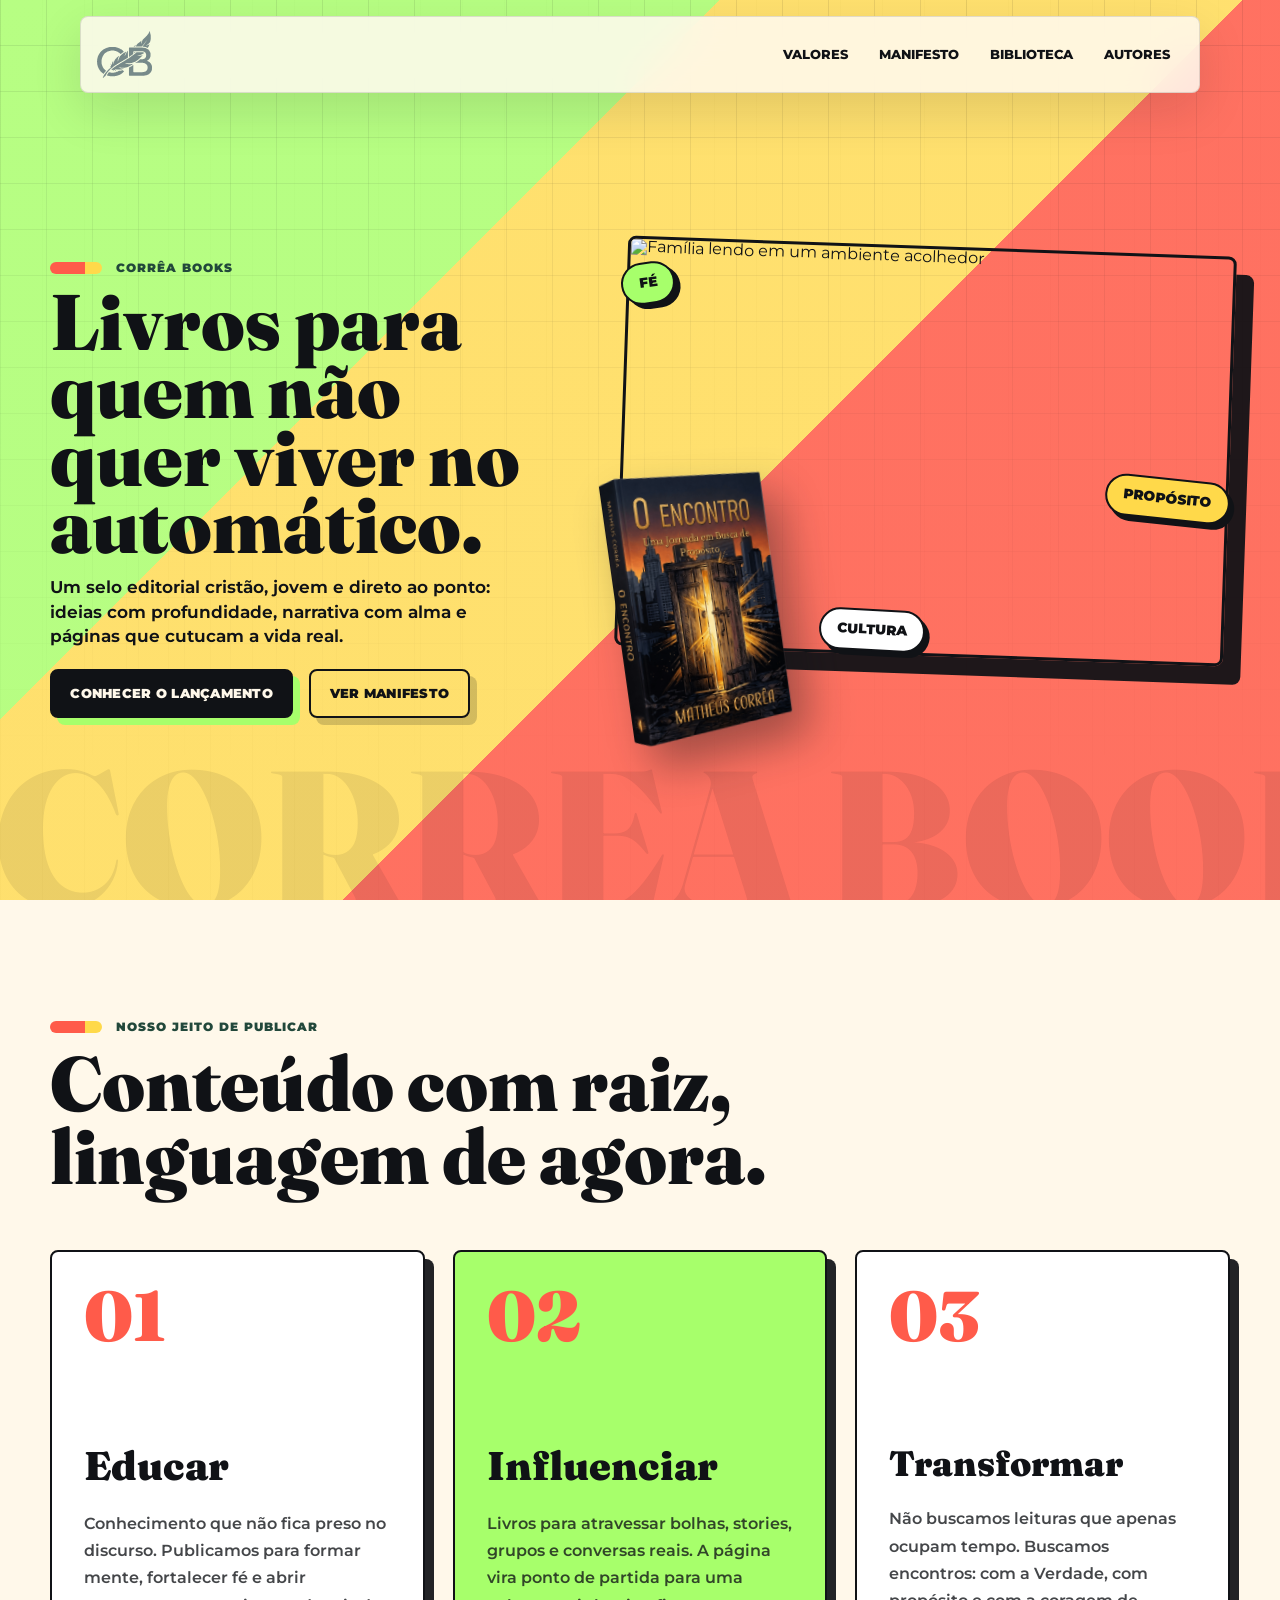
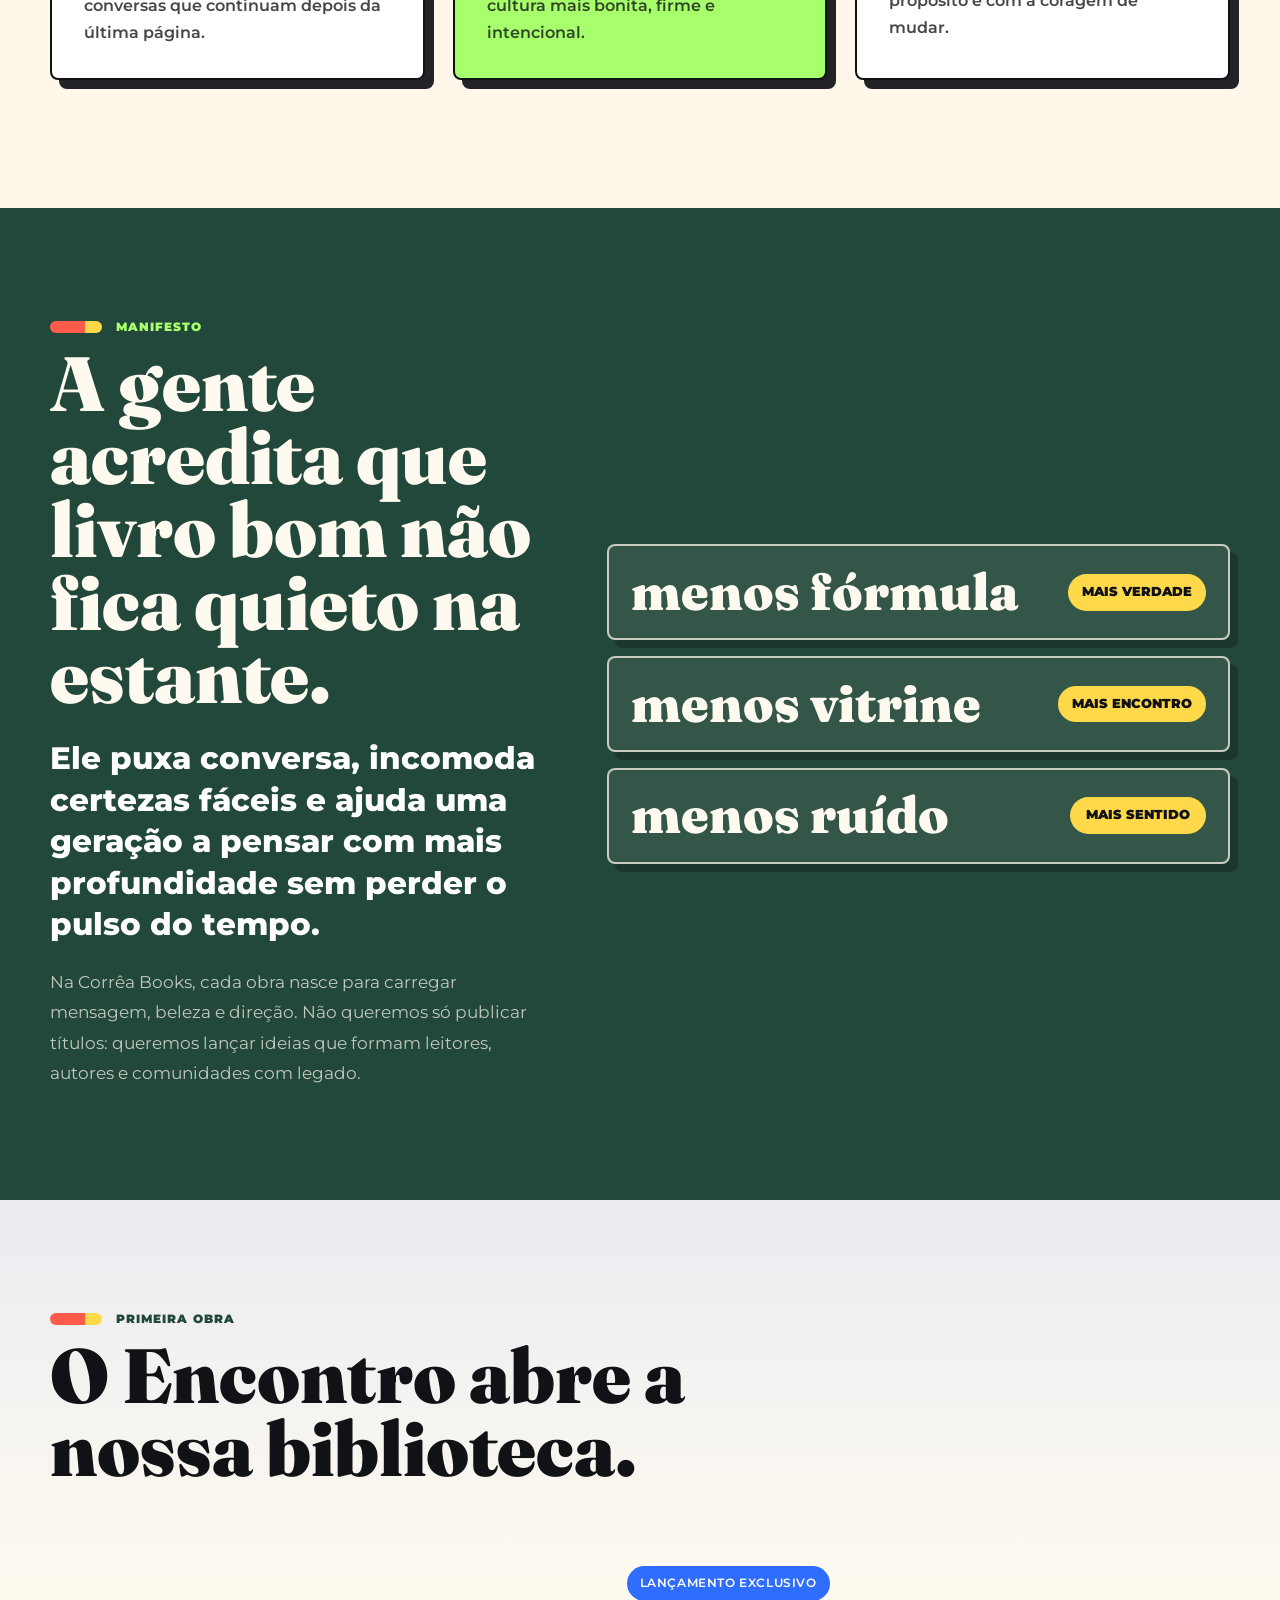
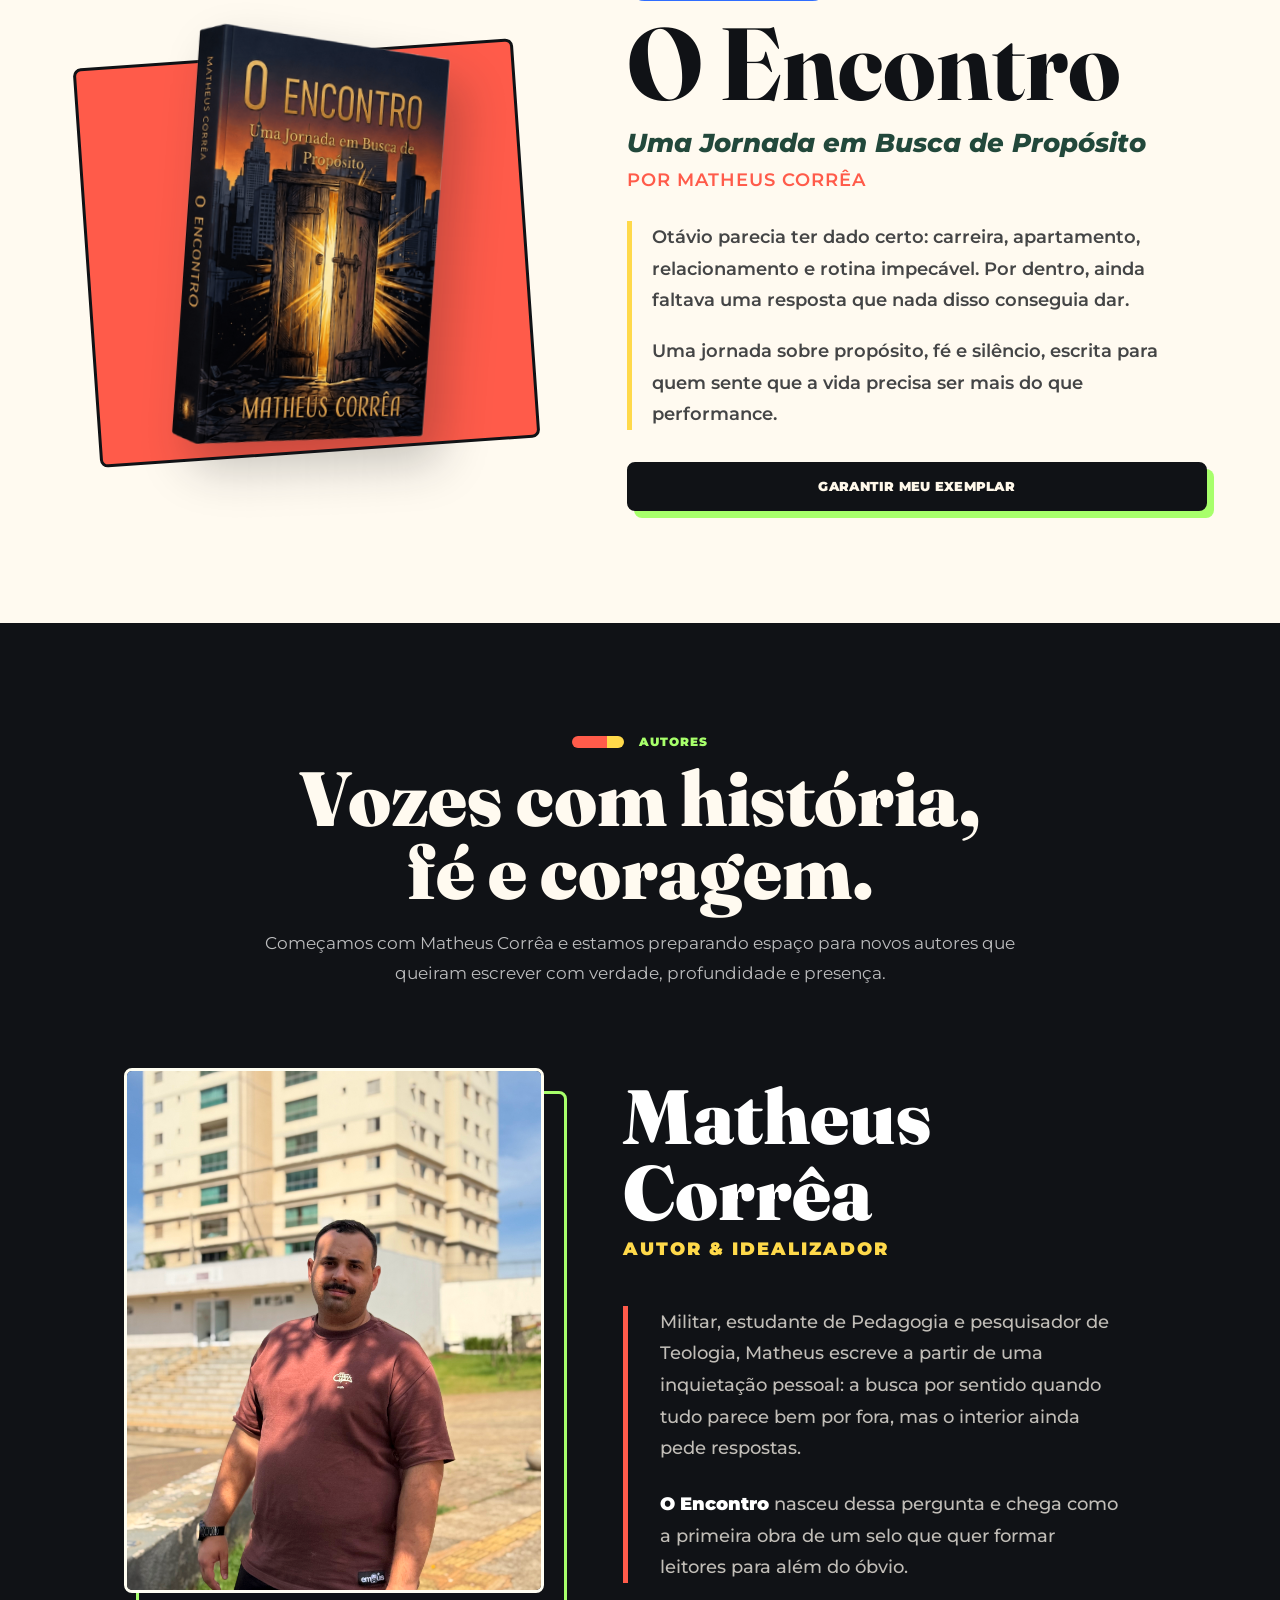
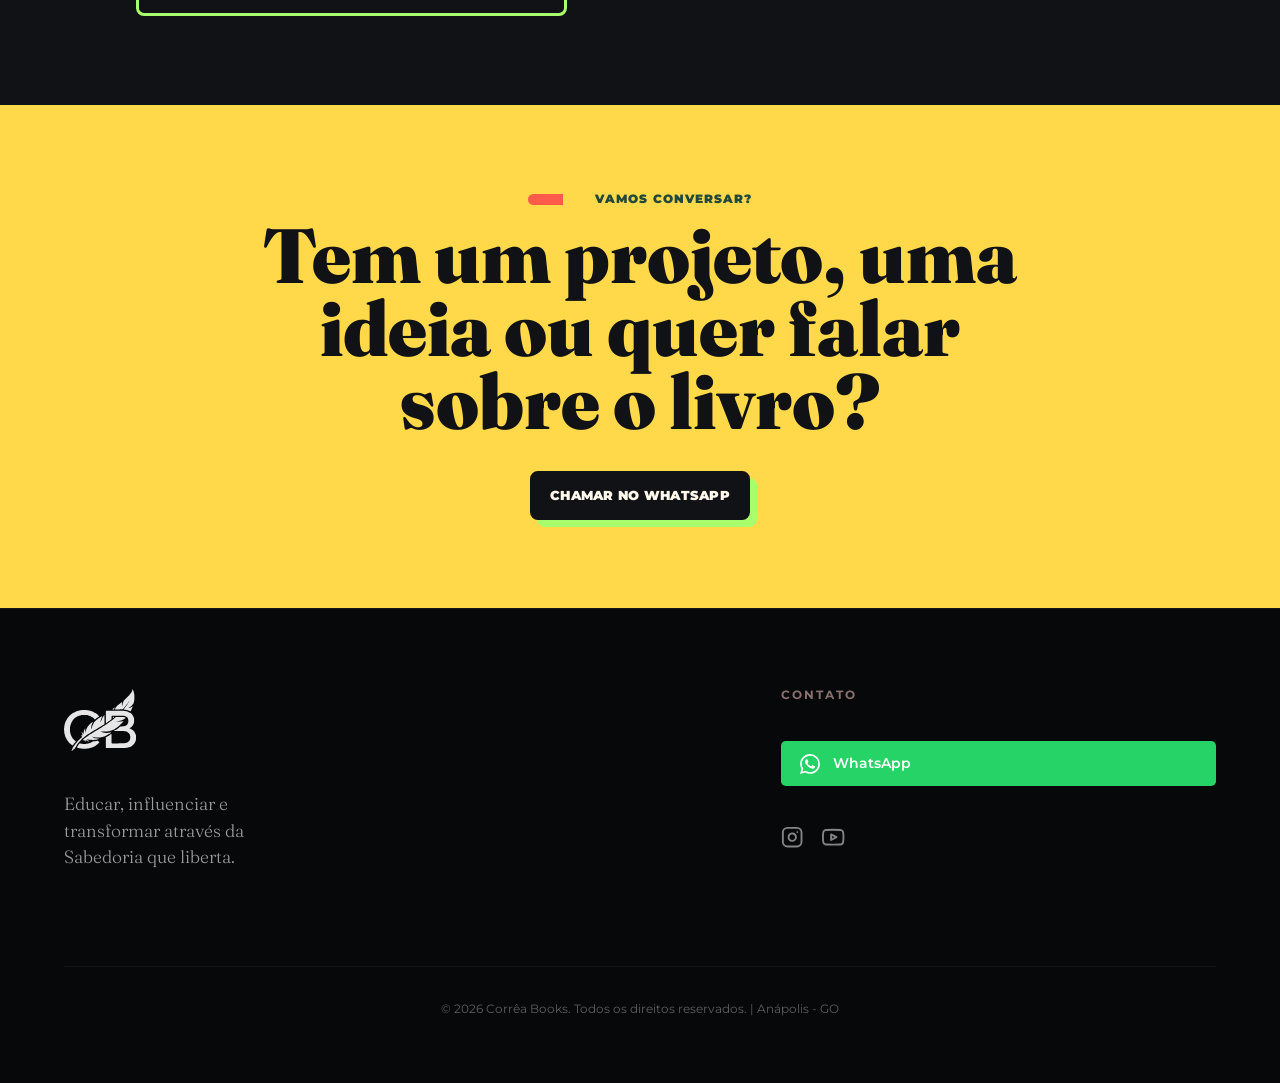
==== commit 7505fddb: "fix: frontend redesign" ====
--- a/index.html
+++ b/index.html
@@ -7,13 +7,12 @@
   <link rel="stylesheet" href="style.css">
   <title>Corrêa Books</title>
 </head>
-<body>
+<body class="home-page">
   <nav class="menu">
     <a href="#home" class="logo-link">
       <img src="assets/img/logo_verde (Traced).svg" alt="Corrêa Books">
     </a>
-    
-    <!-- Hamburger Button -->
+
     <button class="hamburger" aria-label="Toggle menu">
       <span class="bar"></span>
       <span class="bar"></span>
@@ -22,98 +21,118 @@
 
     <ul class="menuItens">
       <li><a href="#valores">Valores</a></li>
-      <li><a href="#diferencial">Diferencial</a></li>
+      <li><a href="#manifesto">Manifesto</a></li>
       <li><a href="#biblioteca">Biblioteca</a></li>
       <li><a href="#autores">Autores</a></li>
     </ul>
   </nav>
-  <section id="home" class="hero">
-  </section>
-  <section id="valores">
-    <div class="valueItem">
-      <div class="value-number-side">
-        <span class="editorial-number">01</span>
-      </div>
-      <div class="valueContent">
-        <span class="editorial-label">O Fundamento</span>
-        <h2>Educar</h2>
-        <p>A educação cristã não se limita ao acúmulo de informações, mas à busca pela Sabedoria que vem do Alto. Educamos para que o entendimento seja renovado, oferecendo conteúdos que instruem a mente e fundamentam a fé na Verdade que liberta.</p>
-      </div>
-    </div>
-    
-    <div class="valueItem alt">
-      <div class="valueContent">
-        <span class="editorial-label">O Reflexo</span>
-        <h2>Influenciar</h2>
-        <p>O que lemos transborda em quem somos e no mundo ao nosso redor. Nosso compromisso é publicar mensagens que não fiquem restritas ao papel, mas que moldem caráter, inspirem virtudes e influenciem a cultura com os valores do Reino.</p>
-      </div>
-      <div class="value-number-side">
-        <span class="editorial-number">02</span>
+  <section id="home" class="hero home-hero">
+    <div class="hero-copy">
+      <span class="section-kicker">Corrêa Books</span>
+      <h1>Livros para quem não quer viver no automático.</h1>
+      <p>Um selo editorial cristão, jovem e direto ao ponto: ideias com profundidade, narrativa com alma e páginas que cutucam a vida real.</p>
+      <div class="hero-actions">
+        <a href="#biblioteca" class="primary-button">Conhecer o lançamento</a>
+        <a href="#manifesto" class="ghost-button">Ver manifesto</a>
       </div>
     </div>
 
-    <div class="valueItem">
-      <div class="value-number-side">
-        <span class="editorial-number">03</span>
+    <div class="hero-stage" aria-label="Destaque visual Corrêa Books">
+      <span class="floating-tag tag-one">Fé</span>
+      <span class="floating-tag tag-two">Propósito</span>
+      <span class="floating-tag tag-three">Cultura</span>
+      <img class="hero-family" src="assets/img/FotoCapa.png" alt="Família lendo em um ambiente acolhedor">
+      <img class="hero-book" src="assets/img/capa.png" alt="Capa do livro O Encontro">
+    </div>
+  </section>
+
+  <section id="valores" class="home-values">
+    <div class="section-heading">
+      <span class="section-kicker">Nosso jeito de publicar</span>
+      <h2>Conteúdo com raiz, linguagem de agora.</h2>
+    </div>
+
+    <div class="values-grid">
+      <div class="value-card">
+        <span>01</span>
+        <h3>Educar</h3>
+        <p>Conhecimento que não fica preso no discurso. Publicamos para formar mente, fortalecer fé e abrir conversas que continuam depois da última página.</p>
       </div>
-      <div class="valueContent">
-        <span class="editorial-label">O Fruto</span>
-        <h2>Transformar</h2>
-        <p>A leitura que nos deixa iguais ao que éramos foi em vão. Nosso objetivo final é a metanoia: a transformação profunda que nasce de um encontro real com ideias que inspiram a mudança. Queremos ver corações transformados, famílias restauradas e legados eternos sendo construídos.</p>
+
+      <div class="value-card featured">
+        <span>02</span>
+        <h3>Influenciar</h3>
+        <p>Livros para atravessar bolhas, stories, grupos e conversas reais. A página vira ponto de partida para uma cultura mais bonita, firme e intencional.</p>
+      </div>
+
+      <div class="value-card">
+        <span>03</span>
+        <h3>Transformar</h3>
+        <p>Não buscamos leituras que apenas ocupam tempo. Buscamos encontros: com a Verdade, com propósito e com a coragem de mudar.</p>
       </div>
     </div>
   </section>
 
-  <section id="diferencial" class="diferencial-section">
-    <div class="editorial-layout">
-      <div class="editorial-title">
-        <span class="editorial-label">Nosso Manifesto</span>
-        <h2>Não fazemos apenas livros.<br>Forjamos legados.</h2>
+  <section id="manifesto" class="manifesto-section home-manifesto">
+    <div class="manifesto-copy">
+      <span class="section-kicker">Manifesto</span>
+      <h2>A gente acredita que livro bom não fica quieto na estante.</h2>
+      <p class="lead-text">Ele puxa conversa, incomoda certezas fáceis e ajuda uma geração a pensar com mais profundidade sem perder o pulso do tempo.</p>
+      <p>Na Corrêa Books, cada obra nasce para carregar mensagem, beleza e direção. Não queremos só publicar títulos: queremos lançar ideias que formam leitores, autores e comunidades com legado.</p>
+    </div>
+
+    <div class="manifesto-board">
+      <div>
+        <strong>menos fórmula</strong>
+        <span>mais verdade</span>
       </div>
-      <div class="editorial-body">
-        <p class="lead-text">No mercado editorial comum, o livro costuma ser reduzido a um mero produto, e o autor a mais um número em planilhas de vendas.</p>
-        <p>Para a Corrêa Books, cada página é um solo sagrado. Não nascemos para encher prateleiras com títulos passageiros, mas para nutrir mentes e cultivar obras que ecoam na eternidade. Enquanto o mercado busca o barulho das multidões, nós buscamos a profundidade da transformação.</p>
-        <p>Aqui, você não encontra apenas uma gráfica ou um selo comercial distante. Encontra parceiros que compartilham o mesmo peso de glória, guiados pela mesma fé e devoção à Verdade que liberta.</p>
+      <div>
+        <strong>menos vitrine</strong>
+        <span>mais encontro</span>
+      </div>
+      <div>
+        <strong>menos ruído</strong>
+        <span>mais sentido</span>
       </div>
     </div>
   </section>
 
-  <section id="biblioteca" class="biblioteca-section">
+  <section id="biblioteca" class="biblioteca-section home-library">
     <div class="biblioteca-container">
-      <div class="biblioteca-header">
-        <span class="editorial-label">A Obra Inaugural</span>
-        <h2>O início da nossa jornada.</h2>
+      <div class="section-heading">
+        <span class="section-kicker">Primeira obra</span>
+        <h2>O Encontro abre a nossa biblioteca.</h2>
       </div>
       
-      <div class="editorial-book-display">
+      <div class="book-showcase">
         <div class="book-visual">
           <img src="assets/img/capa.png" alt="Capa do Livro O Encontro">
         </div>
         <div class="book-details">
-          <span class="book-status">Lançamento Exclusivo</span>
+          <span class="book-status">Lançamento exclusivo</span>
           <h3 class="book-title">O Encontro</h3>
           <p class="book-subtitle">Uma Jornada em Busca de Propósito</p>
           <p class="book-author">Por Matheus Corrêa</p>
           
           <div class="book-synopsis">
-            <p>A leitura que nos deixa iguais ao que éramos foi em vão. Esta obra foi cuidadosamente preparada para trazer renovação, instruindo a mente e fundamentando a fé com conteúdos inspiradores.</p>
-            <p>Um encontro real com ideias que transformam o silêncio em respostas, escrito para quem ainda está no meio dessa busca.</p>
+            <p>Otávio parecia ter dado certo: carreira, apartamento, relacionamento e rotina impecável. Por dentro, ainda faltava uma resposta que nada disso conseguia dar.</p>
+            <p>Uma jornada sobre propósito, fé e silêncio, escrita para quem sente que a vida precisa ser mais do que performance.</p>
           </div>
           
-          <a href="o-encontro.html" class="editorial-link">Garantir Meu Exemplar <span class="arrow">&rarr;</span></a>
+          <a href="o-encontro.html" target="_blank" rel="noopener" class="primary-button">Garantir meu exemplar</a>
         </div>
       </div>
     </div>
   </section>
 
-  <section id="autores" class="autor-section">
-    <div class="autores-header">
-      <span class="editorial-label light">Nossos Autores</span>
-      <h2>As vozes por trás das obras.</h2>
-      <p>Conheça os autores que já fazem parte do nosso selo editorial. E fique de olho: <strong>em breve teremos novos autores!</strong></p>
+  <section id="autores" class="autor-section home-authors">
+    <div class="section-heading light">
+      <span class="section-kicker">Autores</span>
+      <h2>Vozes com história, fé e coragem.</h2>
+      <p>Começamos com Matheus Corrêa e estamos preparando espaço para novos autores que queiram escrever com verdade, profundidade e presença.</p>
     </div>
 
-    <div class="editorial-author-display">
+    <div class="author-showcase">
       <div class="author-portrait">
         <img src="assets/img/author.jpg" alt="Foto do Autor Matheus Corrêa">
       </div>
@@ -121,33 +140,25 @@
         <h3 class="author-name">Matheus Corrêa</h3>
         <span class="author-role">Autor & Idealizador</span>
         <div class="author-text">
-          <p>Meu nome é Matheus Corrêa. Tenho 26 anos, sou militar, estou me formando em Pedagogia e carrego estudos em Teologia. Nasci no interior de São Paulo e hoje moro em Anápolis, Goiás.</p>
-          <p>Escrevi O Encontro porque também carregava essa pergunta. Não em conversas de botequim, não nos stories do Instagram. Mas no silêncio, quando tudo parecia dar certo por fora e estava completamente vazio por dentro.</p>
-          <p>Esse livro nasceu dessa inquietação. E foi escrito para quem ainda está no meio dela.</p>
+          <p>Militar, estudante de Pedagogia e pesquisador de Teologia, Matheus escreve a partir de uma inquietação pessoal: a busca por sentido quando tudo parece bem por fora, mas o interior ainda pede respostas.</p>
+          <p><strong>O Encontro</strong> nasceu dessa pergunta e chega como a primeira obra de um selo que quer formar leitores para além do óbvio.</p>
         </div>
       </div>
     </div>
   </section>
 
+  <section class="home-cta" aria-label="Contato">
+    <span class="section-kicker">Vamos conversar?</span>
+    <h2>Tem um projeto, uma ideia ou quer falar sobre o livro?</h2>
+    <a href="https://wa.me/5512991481871" target="_blank" class="primary-button">Chamar no WhatsApp</a>
+  </section>
+
   <footer class="site-footer">
     <div class="footer-inner">
-      <!-- Bloco 1: Propósito -->
       <div class="footer-column footer-brand">
         <img src="assets/img/logo_verde (Traced).svg" alt="Corrêa Books Símbolo">
         <p>Educar, influenciar e transformar através da Sabedoria que liberta.</p>
       </div>
-
-      <!-- Bloco 2: Navegação Institucional -->
-      <div class="footer-column">
-        <span class="footer-column-title">Institucional</span>
-        <nav class="footer-nav">
-          <a href="#valores">Valores</a>
-          <a href="#diferencial">Diferencial</a>
-          <a href="#biblioteca">Biblioteca</a>
-          <a href="#autores">Autores</a>
-        </nav>
-      </div>
-
       <!-- Bloco 3: Contato -->
       <div class="footer-column">
         <span class="footer-column-title">Contato</span>
--- a/style.css
+++ b/style.css
@@ -262,8 +262,8 @@
   color: #555;
 }
 
-/* Diferencial Section */
-.diferencial-section {
+/* manifesto Section */
+.manifesto-section {
   min-height: 100vh;
   background-color: #ffffff;
   display: flex;
@@ -652,7 +652,7 @@
   width: 100%;
   margin: 0 auto;
   display: grid;
-  grid-template-columns: 1fr 1fr 1fr;
+  grid-template-columns: 1.5fr 1fr;
   gap: 4rem;
   align-items: start;
 }
@@ -783,7 +783,7 @@
 
 @media (max-width: 992px) {
   .footer-inner {
-    grid-template-columns: 1fr 1.2fr;
+    grid-template-columns: 1.2fr 1fr;
     gap: 4rem 2rem;
   }
 }
@@ -1066,13 +1066,22 @@
   margin-bottom: 3rem;
 }
 
+.book-hero-ctas {
+  display: flex;
+  flex-wrap: wrap;
+  gap: 1.5rem;
+  align-items: center;
+  animation: bookTextEnter 0.82s ease both;
+  animation-delay: 1.44s;
+}
+
 .book-primary-link {
   display: inline-flex;
   align-items: center;
   gap: 0.6rem;
   color: #111016;
   background: linear-gradient(135deg, var(--book-light), var(--book-gold));
-  padding: 1rem 1.35rem;
+  padding: 1.15rem 1.75rem;
   border-radius: 0.25rem;
   text-decoration: none;
   text-transform: uppercase;
@@ -1080,6 +1089,46 @@
   font-size: 0.9rem;
   font-weight: 800;
   box-shadow: 0 18px 40px rgba(216, 124, 34, 0.22);
+  transition: all 0.3s ease;
+}
+
+.book-primary-link:hover {
+  transform: translateY(-3px);
+  box-shadow: 0 22px 50px rgba(216, 124, 34, 0.32);
+}
+
+.book-secondary-link {
+  display: inline-flex;
+  flex-direction: column;
+  justify-content: center;
+  padding: 0.85rem 1.5rem;
+  border: 1px solid var(--book-line);
+  border-radius: 0.25rem;
+  text-decoration: none;
+  color: var(--book-ivory);
+  transition: all 0.3s ease;
+  background: rgba(255, 255, 255, 0.03);
+}
+
+.book-secondary-link:hover {
+  background: rgba(243, 189, 90, 0.08);
+  border-color: var(--book-amber);
+  transform: translateY(-3px);
+}
+
+.book-secondary-link strong {
+  display: block;
+  font-size: 0.75rem;
+  text-transform: uppercase;
+  letter-spacing: 2px;
+  color: var(--book-amber);
+  margin-bottom: 0.25rem;
+}
+
+.book-secondary-link span {
+  font-size: 0.9rem;
+  font-weight: 500;
+  opacity: 0.9;
 }
 
 .book-story-section {
@@ -1337,7 +1386,7 @@
      Nós usamos position: sticky e overflow-y: visible para o scroll nativo funcionar solto.
      O segredo está no JavaScript (index.js), que calcula o tamanho de cada seção 
      e ajusta dinamicamente a propriedade "top" para que a seção só grude depois de lida por completo. */
-  .valueItem, .diferencial-section {
+  .valueItem, .manifesto-section {
     position: sticky;
     height: auto;
     min-height: calc(100dvh + var(--mobile-sticky-scroll-buffer));
@@ -1441,7 +1490,23 @@
     justify-content: flex-start;
   }
 
+  .book-page .book-menu.menu-open {
+    border-bottom-right-radius: 0;
+    border-bottom-left-radius: 0;
+  }
+
+  .book-page .book-menu .menuItens {
+    left: -1px;
+    right: -1px;
+    width: auto;
+    border-right: 1px solid rgba(243, 189, 90, 0.2);
+    border-bottom: 1px solid rgba(243, 189, 90, 0.2);
+    border-left: 1px solid rgba(243, 189, 90, 0.2);
+  }
+
   .book-page .book-menu .menuItens.active {
+    border-bottom-right-radius: 0.5rem;
+    border-bottom-left-radius: 0.5rem;
     box-shadow: 0 18px 28px rgba(0, 0, 0, 0.28);
   }
 
@@ -1564,8 +1629,8 @@
     padding-left: 1rem;
   }
 
-  /* Editorial / Diferencial Section Mobile */
-  .diferencial-section {
+  /* Editorial / manifesto Section Mobile */
+  .manifesto-section {
     padding: 6rem 1rem;
     justify-content: flex-start;
   }
@@ -1685,9 +1750,21 @@
     overflow-wrap: break-word;
   }
 
+  .book-hero-ctas {
+    flex-direction: column;
+    align-items: stretch;
+    gap: 1rem;
+  }
+
   .book-primary-link {
     width: 100%;
     justify-content: center;
+    text-align: center;
+  }
+
+  .book-secondary-link {
+    width: 100%;
+    align-items: center;
     text-align: center;
   }
 
@@ -1767,3 +1844,827 @@
   height: 100%;
   border: 0;
 }
+
+/* Modern home */
+.home-page {
+  --home-ink: #101216;
+  --home-paper: #fff8ea;
+  --home-mint: #a7ff6b;
+  --home-green: #22483b;
+  --home-coral: #ff5b4a;
+  --home-yellow: #ffd94a;
+  --home-blue: #2f6dff;
+  --home-line: rgba(16, 18, 22, 0.14);
+  background:
+    linear-gradient(90deg, rgba(16, 18, 22, 0.055) 1px, transparent 1px),
+    linear-gradient(180deg, #fffaf0 0%, #f8f1e2 44%, #101216 44%, #101216 100%);
+  background-size: 42px 42px, auto;
+  color: var(--home-ink);
+  font-family: Montserrat, sans-serif;
+}
+
+.home-page section[id] {
+  scroll-margin-top: 7rem;
+}
+
+.home-page .menu {
+  width: min(1120px, calc(100% - 2rem));
+  max-width: none;
+  left: 50%;
+  right: auto;
+  top: 1rem;
+  transform: translateX(-50%);
+  justify-content: space-between;
+  gap: 2rem;
+  padding: 0.85rem 1rem;
+  border: 1px solid rgba(16, 18, 22, 0.12);
+  border-radius: 0.5rem;
+  background: rgba(255, 250, 240, 0.86);
+  box-shadow: 0 18px 50px rgba(16, 18, 22, 0.12);
+  backdrop-filter: blur(18px);
+}
+
+.home-page .logo-link img {
+  width: 3.45rem;
+}
+
+.home-page .menuItens {
+  align-items: center;
+  gap: 0.35rem;
+  color: var(--home-ink);
+  font-size: 0.82rem;
+  font-weight: 800;
+  text-transform: uppercase;
+  letter-spacing: 0;
+}
+
+.home-page .menuItens > li {
+  margin: 0;
+}
+
+.home-page .menuItens a {
+  display: inline-flex;
+  align-items: center;
+  min-height: 40px;
+  padding: 0 0.8rem;
+  border-radius: 0.4rem;
+  transition: background-color 0.25s ease, color 0.25s ease;
+}
+
+.home-page .menuItens > li:hover,
+.home-page .menuItens > li.active {
+  transform: none;
+  color: var(--home-ink);
+}
+
+.home-page .menuItens > li:hover a,
+.home-page .menuItens > li.active a {
+  background: var(--home-mint);
+}
+
+.home-page .hero {
+  position: relative;
+  isolation: isolate;
+  max-width: none;
+  min-height: 100svh;
+  height: auto;
+  margin: 0;
+  padding: 7.15rem max(1.25rem, calc((100vw - 1180px) / 2)) 2.25rem;
+  border-radius: 0;
+  background:
+    linear-gradient(135deg, rgba(167, 255, 107, 0.82) 0 33%, rgba(255, 217, 74, 0.78) 33% 57%, rgba(255, 91, 74, 0.86) 57% 100%);
+  display: grid;
+  grid-template-columns: minmax(280px, 0.84fr) minmax(340px, 1.16fr);
+  gap: 2.4rem;
+  align-items: center;
+  overflow: hidden;
+}
+
+.home-page .hero::before {
+  content: '';
+  position: absolute;
+  inset: 0;
+  z-index: -2;
+  background:
+    linear-gradient(90deg, rgba(16, 18, 22, 0.12) 1px, transparent 1px),
+    linear-gradient(0deg, rgba(16, 18, 22, 0.12) 1px, transparent 1px);
+  background-size: 46px 46px;
+  mask-image: linear-gradient(180deg, rgba(0,0,0,0.72), transparent 86%);
+}
+
+.home-page .hero::after {
+  content: 'CORREA BOOKS';
+  position: absolute;
+  left: -0.3rem;
+  right: -0.3rem;
+  bottom: -0.88rem;
+  z-index: -1;
+  color: rgba(16, 18, 22, 0.08);
+  font-family: Fraunces, serif;
+  font-size: min(15vw, 12rem);
+  font-weight: 900;
+  line-height: 0.8;
+  white-space: nowrap;
+  text-align: center;
+}
+
+.hero-copy,
+.hero-stage,
+.home-page .section-heading,
+.manifesto-copy,
+.manifesto-board,
+.book-showcase,
+.author-showcase,
+.home-cta {
+  min-width: 0;
+}
+
+.hero-copy {
+  max-width: 640px;
+}
+
+.section-kicker {
+  display: inline-flex;
+  align-items: center;
+  gap: 0.9rem;
+  margin-bottom: 0.9rem;
+  color: var(--home-green);
+  font-size: 0.78rem;
+  font-weight: 900;
+  text-transform: uppercase;
+  letter-spacing: 0.08em;
+}
+
+.section-kicker::before {
+  content: '';
+  flex: 0 0 3.25rem;
+  width: 3.25rem;
+  height: 0.72rem;
+  border-radius: 999px;
+  background: linear-gradient(90deg, var(--home-coral) 0 68%, var(--home-yellow) 68% 100%);
+}
+
+.hero-copy h1 {
+  max-width: 11ch;
+  font-family: Fraunces, serif;
+  font-size: clamp(3.65rem, 6.15vw, 6.65rem);
+  line-height: 0.86;
+  font-weight: 900;
+  letter-spacing: 0;
+}
+
+.hero-copy p {
+  max-width: 31rem;
+  margin-top: 1rem;
+  font-size: 1.04rem;
+  line-height: 1.48;
+  font-weight: 650;
+}
+
+.hero-actions {
+  display: flex;
+  flex-wrap: wrap;
+  gap: 1rem;
+  margin-top: 1.25rem;
+}
+
+.primary-button,
+.ghost-button {
+  display: inline-flex;
+  align-items: center;
+  justify-content: center;
+  min-height: 3.05rem;
+  padding: 0 1.15rem;
+  border-radius: 0.5rem;
+  color: var(--home-paper);
+  background: var(--home-ink);
+  border: 2px solid var(--home-ink);
+  text-decoration: none;
+  text-transform: uppercase;
+  font-size: 0.82rem;
+  font-weight: 900;
+  letter-spacing: 0.02em;
+  box-shadow: 7px 7px 0 var(--home-mint);
+  transition: transform 0.25s ease, box-shadow 0.25s ease, background-color 0.25s ease, color 0.25s ease;
+}
+
+.primary-button:hover,
+.ghost-button:hover {
+  transform: translate(3px, 3px);
+  box-shadow: 3px 3px 0 var(--home-yellow);
+}
+
+.ghost-button {
+  color: var(--home-ink);
+  background: transparent;
+  box-shadow: 7px 7px 0 rgba(16, 18, 22, 0.18);
+}
+
+.hero-stage {
+  position: relative;
+  min-height: min(58vw, 540px);
+}
+
+.hero-family {
+  position: absolute;
+  inset: 5% 0 auto auto;
+  width: min(620px, 92%);
+  height: min(500px, 76%);
+  object-fit: cover;
+  border: 3px solid var(--home-ink);
+  border-radius: 0.5rem;
+  box-shadow: 18px 18px 0 rgba(16, 18, 22, 0.94);
+  transform: rotate(2deg);
+}
+
+.hero-book {
+  position: absolute;
+  left: 0;
+  bottom: 0;
+  width: min(250px, 38vw);
+  filter: drop-shadow(16px 24px 22px rgba(16, 18, 22, 0.38));
+  transform: rotate(-8deg);
+  animation: homeFloat 4.8s ease-in-out infinite;
+}
+
+.floating-tag {
+  position: absolute;
+  z-index: 3;
+  display: inline-flex;
+  align-items: center;
+  min-height: 2.65rem;
+  padding: 0 1rem;
+  border: 2px solid var(--home-ink);
+  border-radius: 999px;
+  background: var(--home-paper);
+  color: var(--home-ink);
+  font-size: 0.86rem;
+  font-weight: 900;
+  text-transform: uppercase;
+  box-shadow: 5px 5px 0 var(--home-ink);
+}
+
+.tag-one {
+  top: 8%;
+  left: 8%;
+  background: var(--home-mint);
+  transform: rotate(-8deg);
+}
+
+.tag-two {
+  top: 48%;
+  right: 0;
+  background: var(--home-yellow);
+  transform: rotate(6deg);
+}
+
+.tag-three {
+  bottom: 20%;
+  left: 38%;
+  background: #ffffff;
+  transform: rotate(3deg);
+}
+
+.home-page #valores.home-values {
+  min-height: 100svh;
+  padding: 7.5rem max(1.25rem, calc((100vw - 1180px) / 2)) 8rem;
+  background: var(--home-paper);
+}
+
+.home-page .section-heading {
+  max-width: 760px;
+  margin-bottom: 2rem;
+}
+
+.home-page .section-heading h2,
+.manifesto-copy h2,
+.home-cta h2 {
+  font-family: Fraunces, serif;
+  font-size: clamp(3rem, 6vw, 5.5rem);
+  line-height: 0.95;
+  font-weight: 900;
+  letter-spacing: 0;
+}
+
+.home-page .section-heading p {
+  margin-top: 1.2rem;
+  font-size: 1.08rem;
+  line-height: 1.75;
+  color: rgba(255, 255, 255, 0.72);
+}
+
+.values-grid {
+  display: grid;
+  grid-template-columns: repeat(3, minmax(0, 1fr));
+  gap: 1.75rem;
+  margin-top: 3.5rem;
+}
+
+.value-card {
+  min-height: 390px;
+  padding: 2rem;
+  border: 2px solid var(--home-ink);
+  border-radius: 0.5rem;
+  background: #ffffff;
+  box-shadow: 9px 9px 0 rgba(16, 18, 22, 0.92);
+  transition: transform 0.25s ease, box-shadow 0.25s ease;
+}
+
+.value-card:hover {
+  transform: translate(4px, 4px);
+  box-shadow: 4px 4px 0 rgba(16, 18, 22, 0.92);
+}
+
+.value-card.featured {
+  background: var(--home-mint);
+}
+
+.value-card span {
+  display: block;
+  color: var(--home-coral);
+  font-family: Fraunces, serif;
+  font-size: 4.4rem;
+  font-weight: 900;
+  line-height: 0.9;
+}
+
+.value-card h3 {
+  margin-top: 6.25rem;
+  font-family: Fraunces, serif;
+  font-size: clamp(2.5rem, 3vw, 3.4rem);
+  line-height: 0.95;
+  font-weight: 900;
+}
+
+.value-card:nth-child(3) h3 {
+  font-size: clamp(2.2rem, 2.55vw, 2.95rem);
+}
+
+.value-card p {
+  margin-top: 1.55rem;
+  color: rgba(16, 18, 22, 0.78);
+  font-size: 1rem;
+  line-height: 1.7;
+  font-weight: 600;
+}
+
+.home-page .home-manifesto {
+  position: relative;
+  top: auto !important;
+  z-index: 1;
+  min-height: 100svh;
+  display: grid;
+  grid-template-columns: minmax(280px, 0.9fr) minmax(300px, 1.1fr);
+  gap: 3rem;
+  align-items: center;
+  padding: 7rem max(1.25rem, calc((100vw - 1180px) / 2));
+  background: var(--home-green);
+  color: #fffaf0;
+  box-shadow: none;
+}
+
+.home-manifesto .section-kicker {
+  color: var(--home-mint);
+}
+
+.manifesto-copy .lead-text {
+  margin-top: 1.6rem;
+  color: #ffffff;
+  font-size: clamp(1.35rem, 2.4vw, 2rem);
+  line-height: 1.35;
+  font-weight: 800;
+}
+
+.manifesto-copy p:not(.lead-text) {
+  margin-top: 1.35rem;
+  max-width: 42rem;
+  color: rgba(255, 250, 240, 0.72);
+  font-size: 1.05rem;
+  line-height: 1.8;
+}
+
+.manifesto-board {
+  display: grid;
+  gap: 1rem;
+}
+
+.manifesto-board div {
+  display: grid;
+  grid-template-columns: 1fr auto;
+  gap: 1rem;
+  align-items: center;
+  padding: 1.35rem;
+  border: 2px solid rgba(255, 250, 240, 0.72);
+  border-radius: 0.5rem;
+  background: rgba(255, 250, 240, 0.08);
+  box-shadow: 8px 8px 0 rgba(0, 0, 0, 0.22);
+}
+
+.manifesto-board strong {
+  font-family: Fraunces, serif;
+  font-size: clamp(2.15rem, 4vw, 4rem);
+  line-height: 0.95;
+  font-weight: 900;
+}
+
+.manifesto-board span {
+  min-width: 8.5rem;
+  padding: 0.75rem 0.9rem;
+  border-radius: 999px;
+  background: var(--home-yellow);
+  color: var(--home-ink);
+  text-align: center;
+  text-transform: uppercase;
+  font-size: 0.8rem;
+  font-weight: 900;
+}
+
+.home-page .home-library {
+  position: relative;
+  z-index: 1;
+  min-height: 100svh;
+  padding: 7rem max(1.25rem, calc((100vw - 1180px) / 2));
+  background:
+    linear-gradient(180deg, rgba(47, 109, 255, 0.1), transparent 38%),
+    #fffaf0;
+  box-shadow: none;
+}
+
+.home-page .biblioteca-container {
+  max-width: none;
+}
+
+.book-showcase {
+  display: grid;
+  grid-template-columns: minmax(260px, 0.85fr) minmax(300px, 1fr);
+  gap: 4rem;
+  align-items: center;
+  margin-top: 1rem;
+}
+
+.home-page .book-visual {
+  position: relative;
+  justify-content: center;
+  max-width: none;
+}
+
+.home-page .book-visual::before {
+  content: '';
+  position: absolute;
+  inset: 12% 7% 6%;
+  border: 3px solid var(--home-ink);
+  border-radius: 0.5rem;
+  background: var(--home-coral);
+  transform: rotate(-4deg);
+}
+
+.home-page .book-visual img {
+  position: relative;
+  width: min(390px, 82vw);
+  max-width: none;
+  transform: rotate(4deg);
+  filter: drop-shadow(18px 24px 24px rgba(16, 18, 22, 0.24));
+}
+
+.home-page .book-visual:hover img {
+  transform: rotate(0deg) translateY(-0.35rem);
+}
+
+.home-page .book-details {
+  max-width: 580px;
+}
+
+.home-page .book-status {
+  display: inline-flex;
+  align-items: center;
+  align-self: flex-start;
+  min-height: 2.2rem;
+  padding: 0 0.8rem;
+  margin-bottom: 1.3rem;
+  border-radius: 999px;
+  background: var(--home-blue);
+  color: #ffffff;
+  font-size: 0.76rem;
+  letter-spacing: 0.05em;
+}
+
+.home-page .book-status::before {
+  display: none;
+}
+
+.home-page .book-title {
+  font-size: clamp(4rem, 8vw, 7.2rem);
+  line-height: 0.82;
+  color: var(--home-ink);
+}
+
+.home-page .book-subtitle {
+  margin-top: 1rem;
+  color: var(--home-green);
+  font-size: clamp(1.2rem, 2vw, 1.6rem);
+  font-weight: 800;
+}
+
+.home-page .book-author {
+  color: var(--home-coral);
+}
+
+.home-page .book-synopsis {
+  margin-bottom: 2rem;
+  padding-left: 1.25rem;
+  border-left: 5px solid var(--home-yellow);
+}
+
+.home-page .book-synopsis p {
+  color: rgba(16, 18, 22, 0.78);
+  font-weight: 600;
+}
+
+.home-page .home-authors {
+  position: relative;
+  z-index: 1;
+  min-height: 100svh;
+  padding: 7rem max(1.25rem, calc((100vw - 1180px) / 2));
+  background: var(--home-ink);
+  color: #fffaf0;
+  box-shadow: none;
+}
+
+.home-page .section-heading.light {
+  margin-inline: auto;
+  text-align: center;
+}
+
+.home-page .section-heading.light .section-kicker {
+  color: var(--home-mint);
+}
+
+.author-showcase {
+  display: grid;
+  grid-template-columns: minmax(260px, 0.82fr) minmax(300px, 1fr);
+  gap: 4rem;
+  align-items: center;
+  max-width: 1060px;
+  margin: 3rem auto 0;
+}
+
+.home-page .author-portrait {
+  position: relative;
+  justify-content: center;
+  max-width: none;
+}
+
+.home-page .author-portrait::before {
+  content: '';
+  position: absolute;
+  inset: 1.4rem -0.5rem -1.4rem 1.6rem;
+  border: 3px solid var(--home-mint);
+  border-radius: 0.5rem;
+}
+
+.home-page .author-portrait img {
+  position: relative;
+  width: min(420px, 100%);
+  max-width: none;
+  aspect-ratio: 4 / 5;
+  border: 3px solid #fffaf0;
+  border-radius: 0.5rem;
+  filter: saturate(1.12) contrast(1.03);
+}
+
+.home-page .author-name {
+  color: #ffffff;
+  font-size: clamp(3.2rem, 6vw, 5.7rem);
+  font-weight: 900;
+}
+
+.home-page .author-role {
+  color: var(--home-yellow);
+  font-weight: 900;
+}
+
+.home-page .author-text {
+  border-left: 5px solid var(--home-coral);
+}
+
+.home-page .author-text p {
+  color: rgba(255, 250, 240, 0.74);
+  font-weight: 500;
+}
+
+.home-page .author-text strong {
+  color: #ffffff;
+  font-weight: 900;
+}
+
+.home-cta {
+  display: grid;
+  justify-items: center;
+  text-align: center;
+  padding: 5.5rem 1.25rem;
+  background: var(--home-yellow);
+  color: var(--home-ink);
+}
+
+.home-cta h2 {
+  max-width: 780px;
+  margin-bottom: 2rem;
+}
+
+.home-page .site-footer {
+  z-index: 1;
+  padding-top: 5rem;
+  background: #07080a;
+}
+
+@keyframes homeFloat {
+  0%, 100% {
+    transform: rotate(-8deg) translateY(0);
+  }
+  50% {
+    transform: rotate(-5deg) translateY(-0.7rem);
+  }
+}
+
+@media (max-width: 980px) {
+  .home-page .hero,
+  .home-page .home-manifesto,
+  .book-showcase,
+  .author-showcase {
+    grid-template-columns: 1fr;
+  }
+
+  .home-page .hero {
+    gap: 2rem;
+    padding-top: 7.4rem;
+  }
+
+  .hero-copy h1 {
+    max-width: 10ch;
+  }
+
+  .hero-stage {
+    min-height: 520px;
+  }
+
+  .values-grid {
+    grid-template-columns: 1fr;
+  }
+
+  .value-card {
+    min-height: 300px;
+  }
+
+  .value-card h3 {
+    margin-top: 3.5rem;
+  }
+}
+
+@media (max-width: 768px) {
+  .home-page .menu {
+    width: auto;
+    left: 1rem;
+    right: 1rem;
+    transform: none;
+    justify-content: flex-start;
+  }
+
+  .home-page .menu.menu-open {
+    border-bottom-right-radius: 0;
+    border-bottom-left-radius: 0;
+  }
+
+  .home-page .hamburger {
+    display: block;
+  }
+
+  .home-page .menuItens {
+    background: rgba(255, 250, 240, 0.98);
+    left: -1px;
+    right: -1px;
+    width: auto;
+    border-right: 1px solid rgba(16, 18, 22, 0.12);
+    border-bottom: 1px solid rgba(16, 18, 22, 0.12);
+    border-left: 1px solid rgba(16, 18, 22, 0.12);
+  }
+
+  .home-page .menuItens.active {
+    max-height: 360px;
+    border-bottom-right-radius: 0.5rem;
+    border-bottom-left-radius: 0.5rem;
+  }
+
+  .home-page .menuItens a {
+    min-height: 36px;
+  }
+
+  .home-page .hero {
+    min-height: auto;
+    padding: 7rem 1rem 3rem;
+  }
+
+  .hero-copy h1 {
+    font-size: clamp(3.55rem, 18vw, 5.2rem);
+  }
+
+  .hero-copy p {
+    font-size: 1.02rem;
+  }
+
+  .hero-actions,
+  .home-page .primary-button,
+  .home-page .ghost-button {
+    width: 100%;
+  }
+
+  .hero-stage {
+    min-height: 430px;
+  }
+
+  .hero-family {
+    inset: 1rem 0 auto auto;
+    width: 88%;
+    height: 330px;
+  }
+
+  .hero-book {
+    width: min(205px, 48vw);
+  }
+
+  .floating-tag {
+    min-height: 2.25rem;
+    padding: 0 0.75rem;
+    font-size: 0.74rem;
+    box-shadow: 4px 4px 0 var(--home-ink);
+  }
+
+  .tag-two {
+    right: 0.4rem;
+  }
+
+  .tag-three {
+    left: 25%;
+    bottom: 18%;
+  }
+
+  .home-page #valores.home-values,
+  .home-page .home-manifesto,
+  .home-page .home-library,
+  .home-page .home-authors {
+    padding: 4.5rem 1.25rem;
+  }
+
+  .home-page .section-heading h2,
+  .manifesto-copy h2,
+  .home-cta h2 {
+    font-size: clamp(2.65rem, 14vw, 4rem);
+  }
+
+  .value-card {
+    padding: 1.5rem;
+  }
+
+  .value-card h3 {
+    font-size: 2.75rem;
+  }
+
+  .manifesto-board div {
+    grid-template-columns: 1fr;
+  }
+
+  .manifesto-board span {
+    justify-self: start;
+  }
+
+  .book-showcase,
+  .author-showcase {
+    gap: 2.5rem;
+  }
+
+  .home-page .book-details,
+  .home-page .author-bio {
+    padding: 0;
+  }
+
+  .home-page .book-title {
+    font-size: clamp(3.4rem, 17vw, 5rem);
+  }
+
+  .home-page .book-visual img {
+    width: min(285px, 76vw);
+  }
+
+  .home-page .author-name {
+    font-size: clamp(3rem, 14vw, 4.4rem);
+  }
+
+  .home-cta {
+    padding: 4rem 1rem;
+  }
+}
+
+@media (prefers-reduced-motion: reduce) {
+  .hero-book {
+    animation: none;
+  }
+}
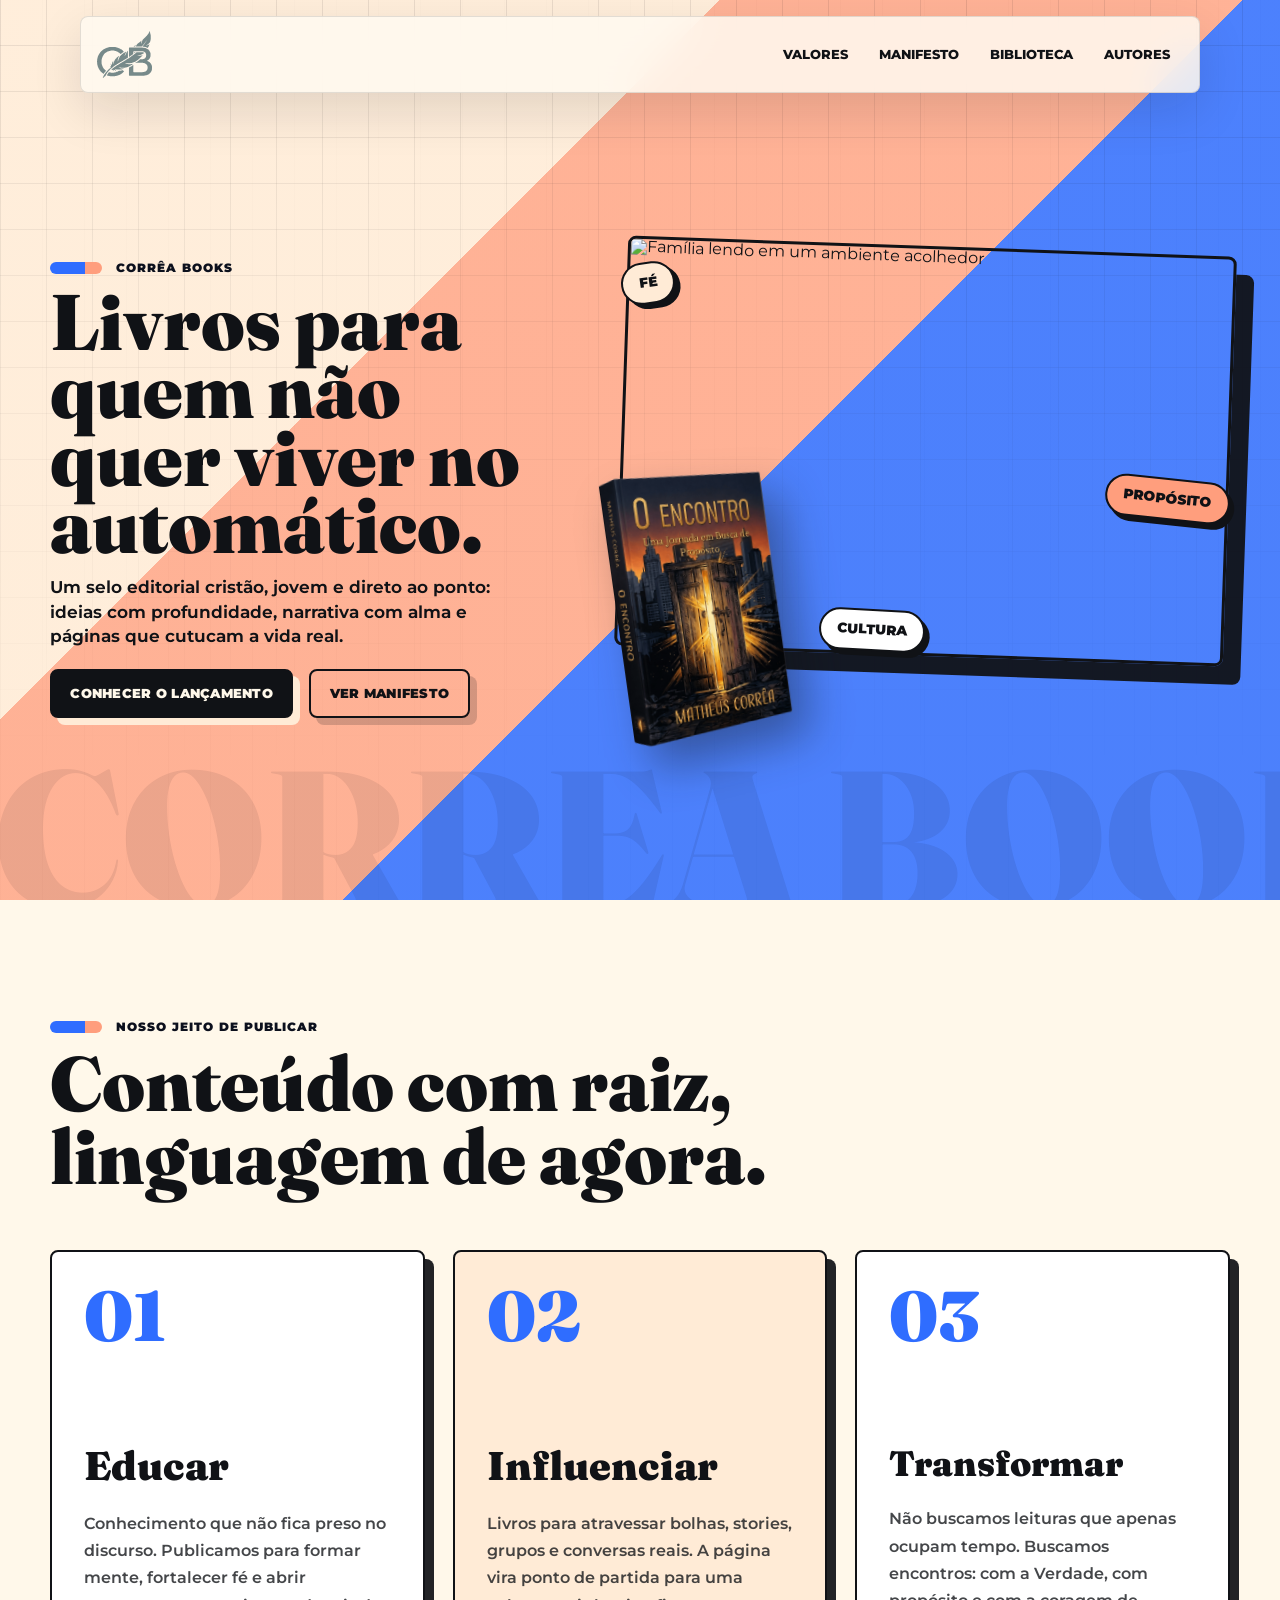
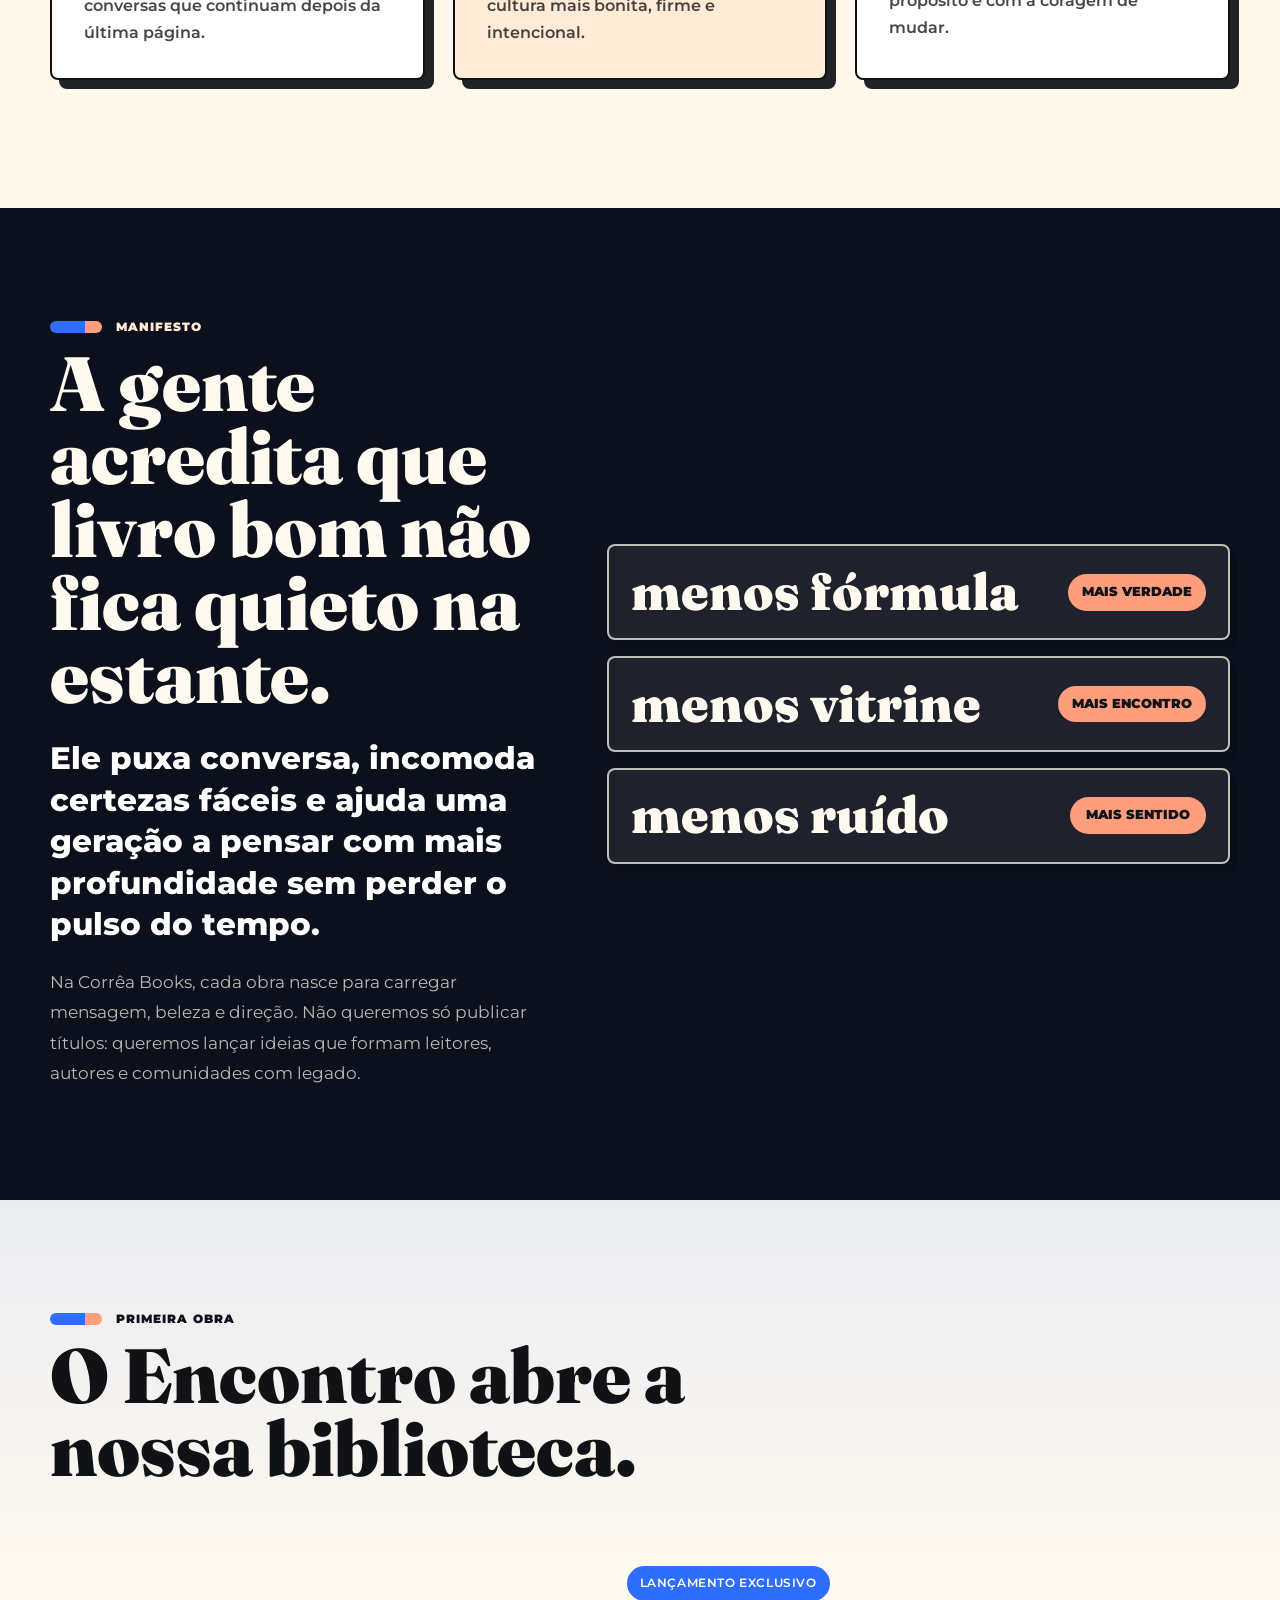
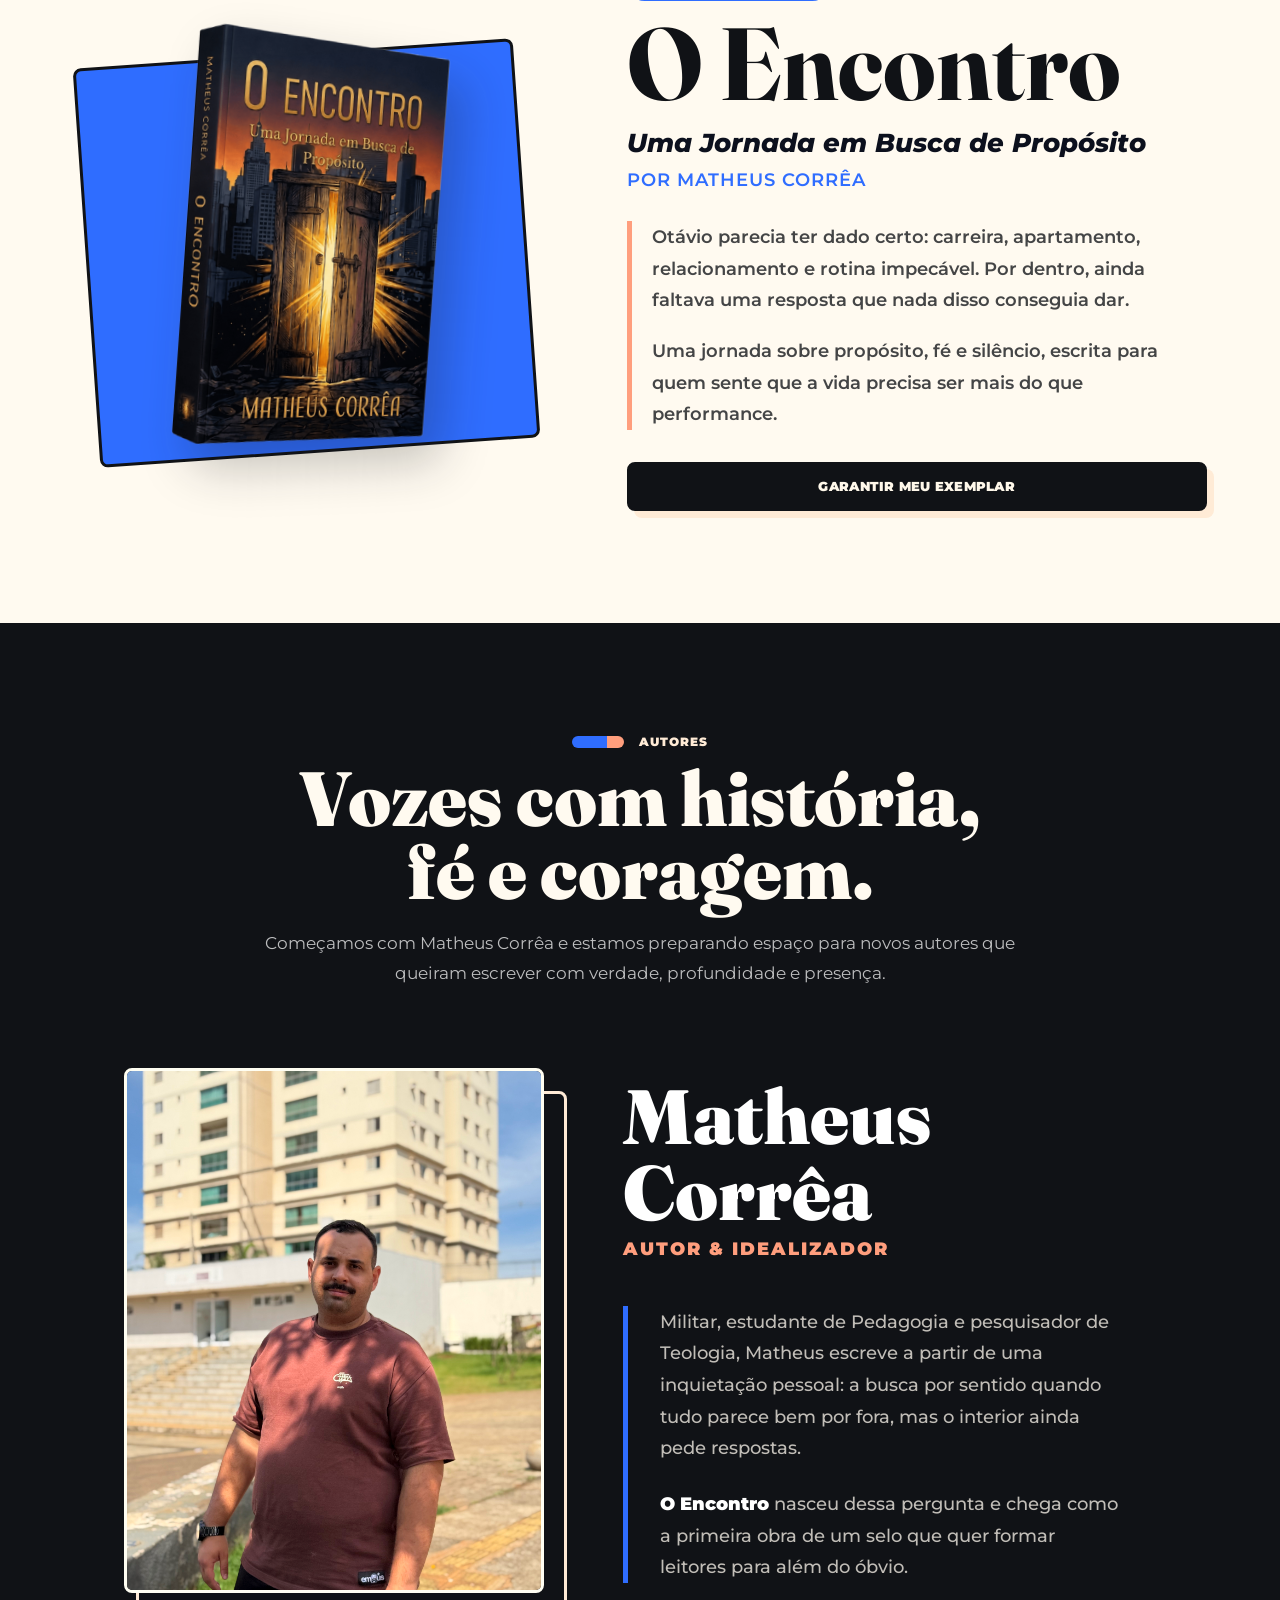
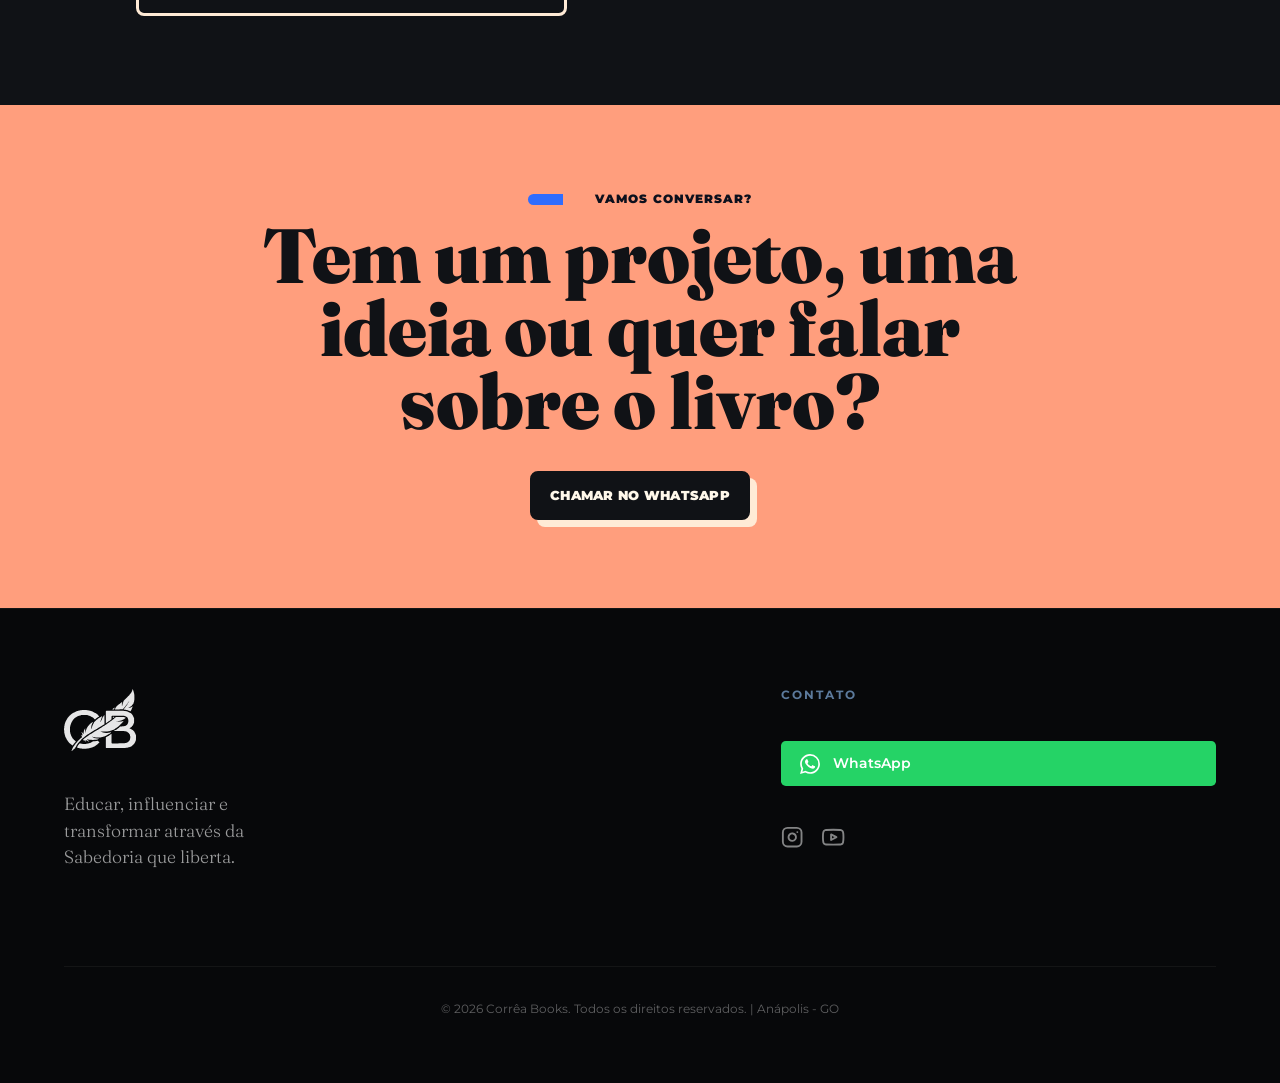
==== commit 7a24f9c0: "fix" ====
--- a/index.html
+++ b/index.html
@@ -3,9 +3,62 @@
 <head>
   <meta charset="UTF-8">
   <meta name="viewport" content="width=device-width, initial-scale=1.0">
+  <meta name="description" content="Corrêa Books é um selo editorial cristão para jovens, com livros sobre fé, propósito, cultura e transformação. Conheça O Encontro.">
+  <meta name="robots" content="index, follow, max-image-preview:large">
+  <meta name="author" content="Corrêa Books">
+  <meta name="theme-color" content="#2f6dff">
+  <link rel="canonical" href="https://correabooks.com.br/">
+  <link rel="preconnect" href="https://fonts.googleapis.com">
+  <link rel="preconnect" href="https://fonts.gstatic.com" crossorigin>
   <link rel="shortcut icon" href="assets/img/logo_verde.ico" type="image/x-icon">
-  <link rel="stylesheet" href="style.css">
-  <title>Corrêa Books</title>
+  <link rel="stylesheet" href="style.css?v=1.4">
+  <meta property="og:type" content="website">
+  <meta property="og:locale" content="pt_BR">
+  <meta property="og:site_name" content="Corrêa Books">
+  <meta property="og:title" content="Corrêa Books | Livros para quem não quer viver no automático">
+  <meta property="og:description" content="Um selo editorial cristão, jovem e direto ao ponto: ideias com profundidade, narrativa com alma e páginas que cutucam a vida real.">
+  <meta property="og:url" content="https://correabooks.com.br/">
+  <meta property="og:image" content="https://correabooks.com.br/assets/img/FotoCapa.png">
+  <meta property="og:image:alt" content="Imagem de destaque da Corrêa Books">
+  <meta name="twitter:card" content="summary_large_image">
+  <meta name="twitter:title" content="Corrêa Books | Livros para quem não quer viver no automático">
+  <meta name="twitter:description" content="Um selo editorial cristão, jovem e direto ao ponto: ideias com profundidade, narrativa com alma e páginas que cutucam a vida real.">
+  <meta name="twitter:image" content="https://correabooks.com.br/assets/img/FotoCapa.png">
+  <script type="application/ld+json">
+    {
+      "@context": "https://schema.org",
+      "@graph": [
+        {
+          "@type": "Organization",
+          "@id": "https://correabooks.com.br/#organization",
+          "name": "Corrêa Books",
+          "url": "https://correabooks.com.br/",
+          "logo": "https://correabooks.com.br/assets/img/logo_verde.png",
+          "sameAs": [
+            "https://www.instagram.com/correabooks/",
+            "https://www.youtube.com/@mundodecorrea"
+          ],
+          "contactPoint": {
+            "@type": "ContactPoint",
+            "telephone": "+55-12-99148-1871",
+            "contactType": "customer support",
+            "availableLanguage": "Portuguese"
+          }
+        },
+        {
+          "@type": "WebSite",
+          "@id": "https://correabooks.com.br/#website",
+          "url": "https://correabooks.com.br/",
+          "name": "Corrêa Books",
+          "inLanguage": "pt-BR",
+          "publisher": {
+            "@id": "https://correabooks.com.br/#organization"
+          }
+        }
+      ]
+    }
+  </script>
+  <title>Corrêa Books | Selo editorial cristão para jovens</title>
 </head>
 <body class="home-page">
   <nav class="menu">
@@ -119,7 +172,7 @@
             <p>Uma jornada sobre propósito, fé e silêncio, escrita para quem sente que a vida precisa ser mais do que performance.</p>
           </div>
           
-          <a href="o-encontro.html" target="_blank" rel="noopener" class="primary-button">Garantir meu exemplar</a>
+          <a href="o-encontro.html" target="_blank" rel="noopener noreferrer" class="primary-button">Garantir meu exemplar</a>
         </div>
       </div>
     </div>
@@ -150,7 +203,7 @@
   <section class="home-cta" aria-label="Contato">
     <span class="section-kicker">Vamos conversar?</span>
     <h2>Tem um projeto, uma ideia ou quer falar sobre o livro?</h2>
-    <a href="https://wa.me/5512991481871" target="_blank" class="primary-button">Chamar no WhatsApp</a>
+    <a href="https://wa.me/5512991481871" target="_blank" rel="noopener noreferrer" class="primary-button">Chamar no WhatsApp</a>
   </section>
 
   <footer class="site-footer">
@@ -162,16 +215,16 @@
       <!-- Bloco 3: Contato -->
       <div class="footer-column">
         <span class="footer-column-title">Contato</span>
-        <a href="https://wa.me/5512991481871" target="_blank" class="whatsapp-cta">
+        <a href="https://wa.me/5512991481871" target="_blank" rel="noopener noreferrer" class="whatsapp-cta">
           <svg width="20" height="20" viewBox="0 0 24 24" fill="currentColor"><path d="M17.472 14.382c-.297-.149-1.758-.867-2.03-.967-.273-.099-.471-.148-.67.15-.197.297-.767.966-.94 1.164-.173.199-.347.223-.644.075-.297-.15-1.255-.463-2.39-1.475-.883-.788-1.48-1.761-1.653-2.059-.173-.297-.018-.458.13-.606.134-.133.298-.347.446-.52.149-.174.198-.298.298-.497.099-.198.05-.371-.025-.52-.075-.149-.669-1.612-.916-2.207-.242-.579-.487-.5-.669-.51-.173-.008-.371-.01-.57-.01-.198 0-.52.074-.792.372-.272.297-1.04 1.016-1.04 2.479 0 1.462 1.065 2.875 1.213 3.074.149.198 2.096 3.2 5.077 4.487.709.306 1.262.489 1.694.625.712.227 1.36.195 1.871.118.571-.085 1.758-.719 2.006-1.413.248-.694.248-1.289.173-1.413-.074-.124-.272-.198-.57-.347m-5.421 7.403h-.004a9.87 9.87 0 01-5.031-1.378l-.361-.214-3.741.982.998-3.648-.235-.374a9.86 9.86 0 01-1.51-5.26c.001-5.45 4.436-9.884 9.888-9.884 2.64 0 5.122 1.03 6.988 2.898a9.825 9.825 0 012.893 6.994c-.003 5.45-4.437 9.884-9.885 9.884m8.413-18.297A11.815 11.815 0 0012.05 0C5.495 0 .16 5.335.157 11.892c0 2.096.547 4.142 1.588 5.945L.057 24l6.305-1.654a11.882 11.882 0 005.683 1.448h.005c6.554 0 11.89-5.335 11.893-11.893a11.821 11.821 0 00-3.48-8.413z"/></svg>
           WhatsApp
         </a>
         
         <div class="social-links">
-          <a href="https://www.instagram.com/correabooks/" target="_blank" class="social-link" aria-label="Instagram">
+          <a href="https://www.instagram.com/correabooks/" target="_blank" rel="noopener noreferrer" class="social-link" aria-label="Instagram">
             <svg width="20" height="20" viewBox="0 0 24 24" fill="none" stroke="currentColor" stroke-width="2" stroke-linecap="round" stroke-linejoin="round"><rect x="2" y="2" width="20" height="20" rx="5" ry="5"></rect><path d="M16 11.37A4 4 0 1 1 12.63 8 4 4 0 0 1 16 11.37z"></path><line x1="17.5" y1="6.5" x2="17.51" y2="6.5"></line></svg>
           </a>
-          <a href="https://www.youtube.com/@mundodecorrea" target="_blank" class="social-link" aria-label="YouTube">
+          <a href="https://www.youtube.com/@mundodecorrea" target="_blank" rel="noopener noreferrer" class="social-link" aria-label="YouTube">
             <svg width="20" height="20" viewBox="0 0 24 24" fill="none" stroke="currentColor" stroke-width="2" stroke-linecap="round" stroke-linejoin="round"><path d="M22.54 6.42a2.78 2.78 0 0 0-1.94-2C18.88 4 12 4 12 4s-6.88 0-8.6.42a2.78 2.78 0 0 0-1.94 2C1 8.14 1 12 1 12s0 3.86.46 5.58a2.78 2.78 0 0 0 1.94 2c1.72.42 8.6.42 8.6.42s6.88 0 8.6-.42a2.78 2.78 0 0 0 1.94-2C23 15.86 23 12 23 12s0-3.86-.46-5.58z"></path><polygon points="9.75 15.02 15.5 12 9.75 8.98 9.75 15.02"></polygon></svg>
           </a>
         </div>
--- a/style.css
+++ b/style.css
@@ -232,7 +232,7 @@
   font-family: Fraunces, serif;
   font-size: 25rem;
   font-weight: 200;
-  color: rgba(138, 111, 111, 0.15); /* Increased opacity to make it more visible */
+  color: rgba(92, 122, 156, 0.15); /* Increased opacity to make it more visible */
   line-height: 1;
   user-select: none;
 }
@@ -297,7 +297,7 @@
   font-size: 0.9rem;
   text-transform: uppercase;
   letter-spacing: 3px;
-  color: #8a6f6f;
+  color: #5c7a9c;
   font-weight: 600;
   margin-bottom: 2rem;
   display: flex;
@@ -309,7 +309,7 @@
   content: '';
   width: 40px;
   height: 2px;
-  background-color: #8a6f6f;
+  background-color: #5c7a9c;
 }
 
 .editorial-title h2 {
@@ -423,7 +423,7 @@
   font-size: 0.85rem;
   text-transform: uppercase;
   letter-spacing: 2px;
-  color: #8a6f6f;
+  color: #5c7a9c;
   font-weight: 600;
   margin-bottom: 1.5rem;
   position: relative;
@@ -438,7 +438,7 @@
   transform: translateY(-50%);
   width: 15px;
   height: 1px;
-  background-color: #8a6f6f;
+  background-color: #5c7a9c;
 }
 
 .book-title {
@@ -461,7 +461,7 @@
 .book-author {
   font-family: Montserrat, sans-serif;
   font-size: 1.1rem;
-  color: #8a6f6f;
+  color: #5c7a9c;
   font-weight: 600;
   text-transform: uppercase;
   letter-spacing: 1px;
@@ -505,8 +505,8 @@
 }
 
 .editorial-link:hover {
-  color: #8a6f6f;
-  border-color: #8a6f6f;
+  color: #5c7a9c;
+  border-color: #5c7a9c;
 }
 
 .editorial-link:hover .arrow {
@@ -538,11 +538,11 @@
 }
 
 .editorial-label.light {
-  color: #a38d8d;
+  color: #849cb6;
 }
 
 .editorial-label.light::before {
-  background-color: #a38d8d;
+  background-color: #849cb6;
 }
 
 .autores-header h2 {
@@ -562,7 +562,7 @@
 }
 
 .autores-header p strong {
-  color: #a38d8d;
+  color: #849cb6;
   font-weight: 500;
 }
 
@@ -614,7 +614,7 @@
 .author-role {
   font-family: Montserrat, sans-serif;
   font-size: 1.1rem;
-  color: #a38d8d;
+  color: #849cb6;
   text-transform: uppercase;
   letter-spacing: 2px;
   margin-bottom: 3rem;
@@ -684,7 +684,7 @@
   font-size: 0.75rem;
   text-transform: uppercase;
   letter-spacing: 2px;
-  color: #8a6f6f;
+  color: #5c7a9c;
   font-weight: 700;
   margin-bottom: 0.5rem;
 }
@@ -1849,10 +1849,10 @@
 .home-page {
   --home-ink: #101216;
   --home-paper: #fff8ea;
-  --home-mint: #a7ff6b;
-  --home-green: #22483b;
-  --home-coral: #ff5b4a;
-  --home-yellow: #ffd94a;
+  --home-mint: #ffebd6;
+  --home-green: #0c101d;
+  --home-coral: #2f6dff;
+  --home-yellow: #ff9e7d;
   --home-blue: #2f6dff;
   --home-line: rgba(16, 18, 22, 0.14);
   background:
@@ -1932,7 +1932,7 @@
   padding: 7.15rem max(1.25rem, calc((100vw - 1180px) / 2)) 2.25rem;
   border-radius: 0;
   background:
-    linear-gradient(135deg, rgba(167, 255, 107, 0.82) 0 33%, rgba(255, 217, 74, 0.78) 33% 57%, rgba(255, 91, 74, 0.86) 57% 100%);
+    linear-gradient(135deg, rgba(255, 235, 214, 0.82) 0 33%, rgba(255, 158, 125, 0.78) 33% 57%, rgba(47, 109, 255, 0.86) 57% 100%);
   display: grid;
   grid-template-columns: minmax(280px, 0.84fr) minmax(340px, 1.16fr);
   gap: 2.4rem;
